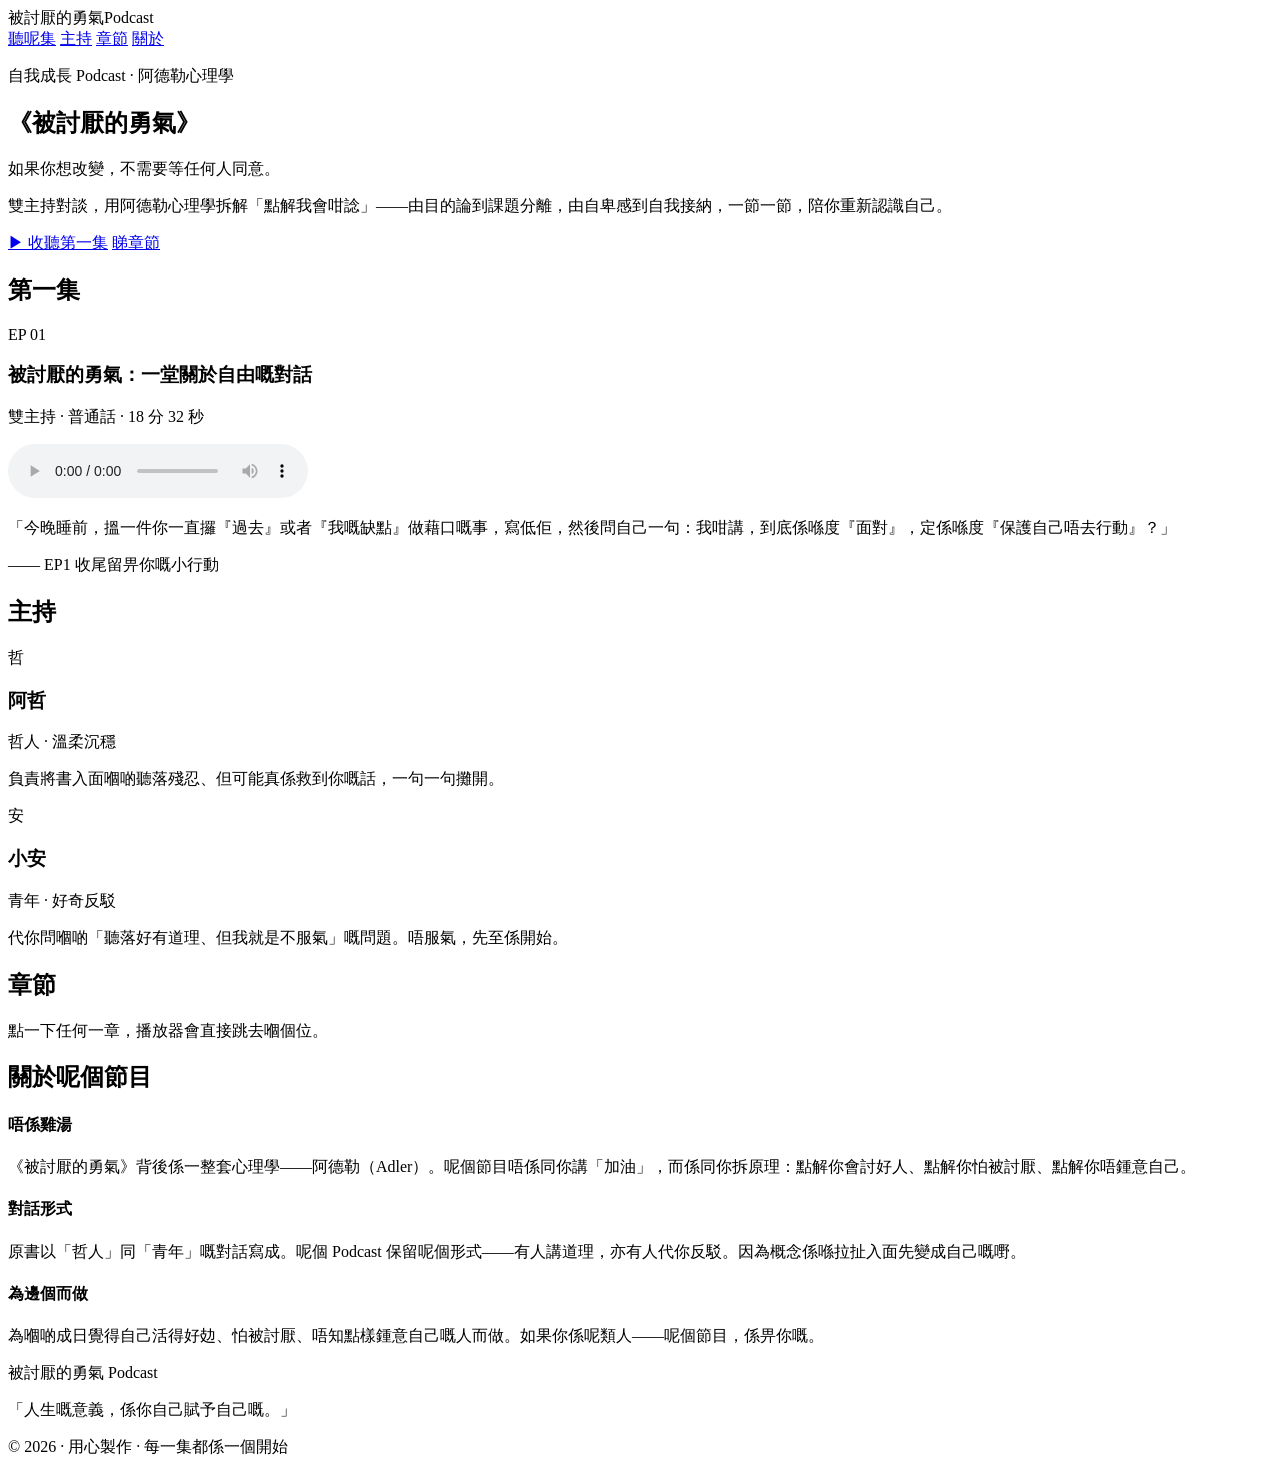
==== index.html @ 6b0586ca "add index.html" ====
<!DOCTYPE html>
<html lang="zh-Hant">
<head>
<meta charset="UTF-8">
<meta name="viewport" content="width=device-width, initial-scale=1.0">
<title>《被討厭的勇氣》Podcast｜自我成長對談</title>
<meta name="description" content="一個關於自我成長嘅普通話對談 Podcast，用阿德勒心理學讀《被討厭的勇氣》：目的論、課題分離、橫向關係、自我接納。">
<link rel="preconnect" href="https://fonts.googleapis.com">
<link rel="preconnect" href="https://fonts.gstatic.com" crossorigin>
<link href="https://fonts.googleapis.com/css2?family=Noto+Sans+TC:wght@300;400;500;700;900&family=Noto+Serif+TC:wght@600;900&display=swap" rel="stylesheet">
<link rel="stylesheet" href="style.css">
</head>
<body>

<header class="nav">
  <div class="nav-inner">
    <div class="brand">被討厭的勇氣<span>Podcast</span></div>
    <nav>
      <a href="#listen">聽呢集</a>
      <a href="#hosts">主持</a>
      <a href="#chapters">章節</a>
      <a href="#about">關於</a>
    </nav>
  </div>
</header>

<section class="hero">
  <div class="hero-glow"></div>
  <div class="hero-inner">
    <p class="hero-eyebrow">自我成長 Podcast · 阿德勒心理學</p>
    <h1>《被討厭的勇氣》</h1>
    <p class="hero-tag">如果你想改變，不需要等任何人同意。</p>
    <p class="hero-sub">雙主持對談，用阿德勒心理學拆解「點解我會咁諗」——由目的論到課題分離，由自卑感到自我接納，一節一節，陪你重新認識自己。</p>
    <div class="hero-cta">
      <a class="btn btn-gold" href="#listen">▶ 收聽第一集</a>
      <a class="btn btn-ghost" href="#chapters">睇章節</a>
    </div>
  </div>
</section>

<section id="listen" class="section">
  <div class="wrap">
    <h2 class="sec-title">第一集</h2>
    <div class="episode-card">
      <div class="ep-head">
        <div class="ep-num">EP 01</div>
        <div>
          <h3>被討厭的勇氣：一堂關於自由嘅對話</h3>
          <p class="ep-meta">雙主持 · 普通話 · 18 分 32 秒</p>
        </div>
      </div>
      <audio id="player" controls preload="metadata" src="assets/ep1.mp3"></audio>
      <div class="ep-quote">
        <p>「今晚睡前，搵一件你一直攞『過去』或者『我嘅缺點』做藉口嘅事，寫低佢，然後問自己一句：我咁講，到底係喺度『面對』，定係喺度『保護自己唔去行動』？」</p>
        <span>—— EP1 收尾留畀你嘅小行動</span>
      </div>
    </div>
  </div>
</section>

<section id="hosts" class="section">
  <div class="wrap">
    <h2 class="sec-title">主持</h2>
    <div class="hosts">
      <div class="host-card">
        <div class="host-avatar azhe">哲</div>
        <h3>阿哲</h3>
        <p class="host-role">哲人 · 溫柔沉穩</p>
        <p class="host-desc">負責將書入面嗰啲聽落殘忍、但可能真係救到你嘅話，一句一句攤開。</p>
      </div>
      <div class="host-card">
        <div class="host-avatar xiaoan">安</div>
        <h3>小安</h3>
        <p class="host-role">青年 · 好奇反駁</p>
        <p class="host-desc">代你問嗰啲「聽落好有道理、但我就是不服氣」嘅問題。唔服氣，先至係開始。</p>
      </div>
    </div>
  </div>
</section>

<section id="chapters" class="section">
  <div class="wrap">
    <h2 class="sec-title">章節</h2>
    <p class="sec-sub">點一下任何一章，播放器會直接跳去嗰個位。</p>
    <ol class="chapter-list" id="chapterList"></ol>
  </div>
</section>

<section id="about" class="section">
  <div class="wrap">
    <h2 class="sec-title">關於呢個節目</h2>
    <div class="about-grid">
      <div class="about-card">
        <h4>唔係雞湯</h4>
        <p>《被討厭的勇氣》背後係一整套心理學——阿德勒（Adler）。呢個節目唔係同你講「加油」，而係同你拆原理：點解你會討好人、點解你怕被討厭、點解你唔鍾意自己。</p>
      </div>
      <div class="about-card">
        <h4>對話形式</h4>
        <p>原書以「哲人」同「青年」嘅對話寫成。呢個 Podcast 保留呢個形式——有人講道理，亦有人代你反駁。因為概念係喺拉扯入面先變成自己嘅嘢。</p>
      </div>
      <div class="about-card">
        <h4>為邊個而做</h4>
        <p>為嗰啲成日覺得自己活得好攰、怕被討厭、唔知點樣鍾意自己嘅人而做。如果你係呢類人——呢個節目，係畀你嘅。</p>
      </div>
    </div>
  </div>
</section>

<footer class="footer">
  <div class="wrap">
    <p class="foot-brand">被討厭的勇氣 Podcast</p>
    <p class="foot-note">「人生嘅意義，係你自己賦予自己嘅。」</p>
    <p class="foot-small">© 2026 · 用心製作 · 每一集都係一個開始</p>
  </div>
</footer>

<script src="app.js"></script>
</body>
</html>
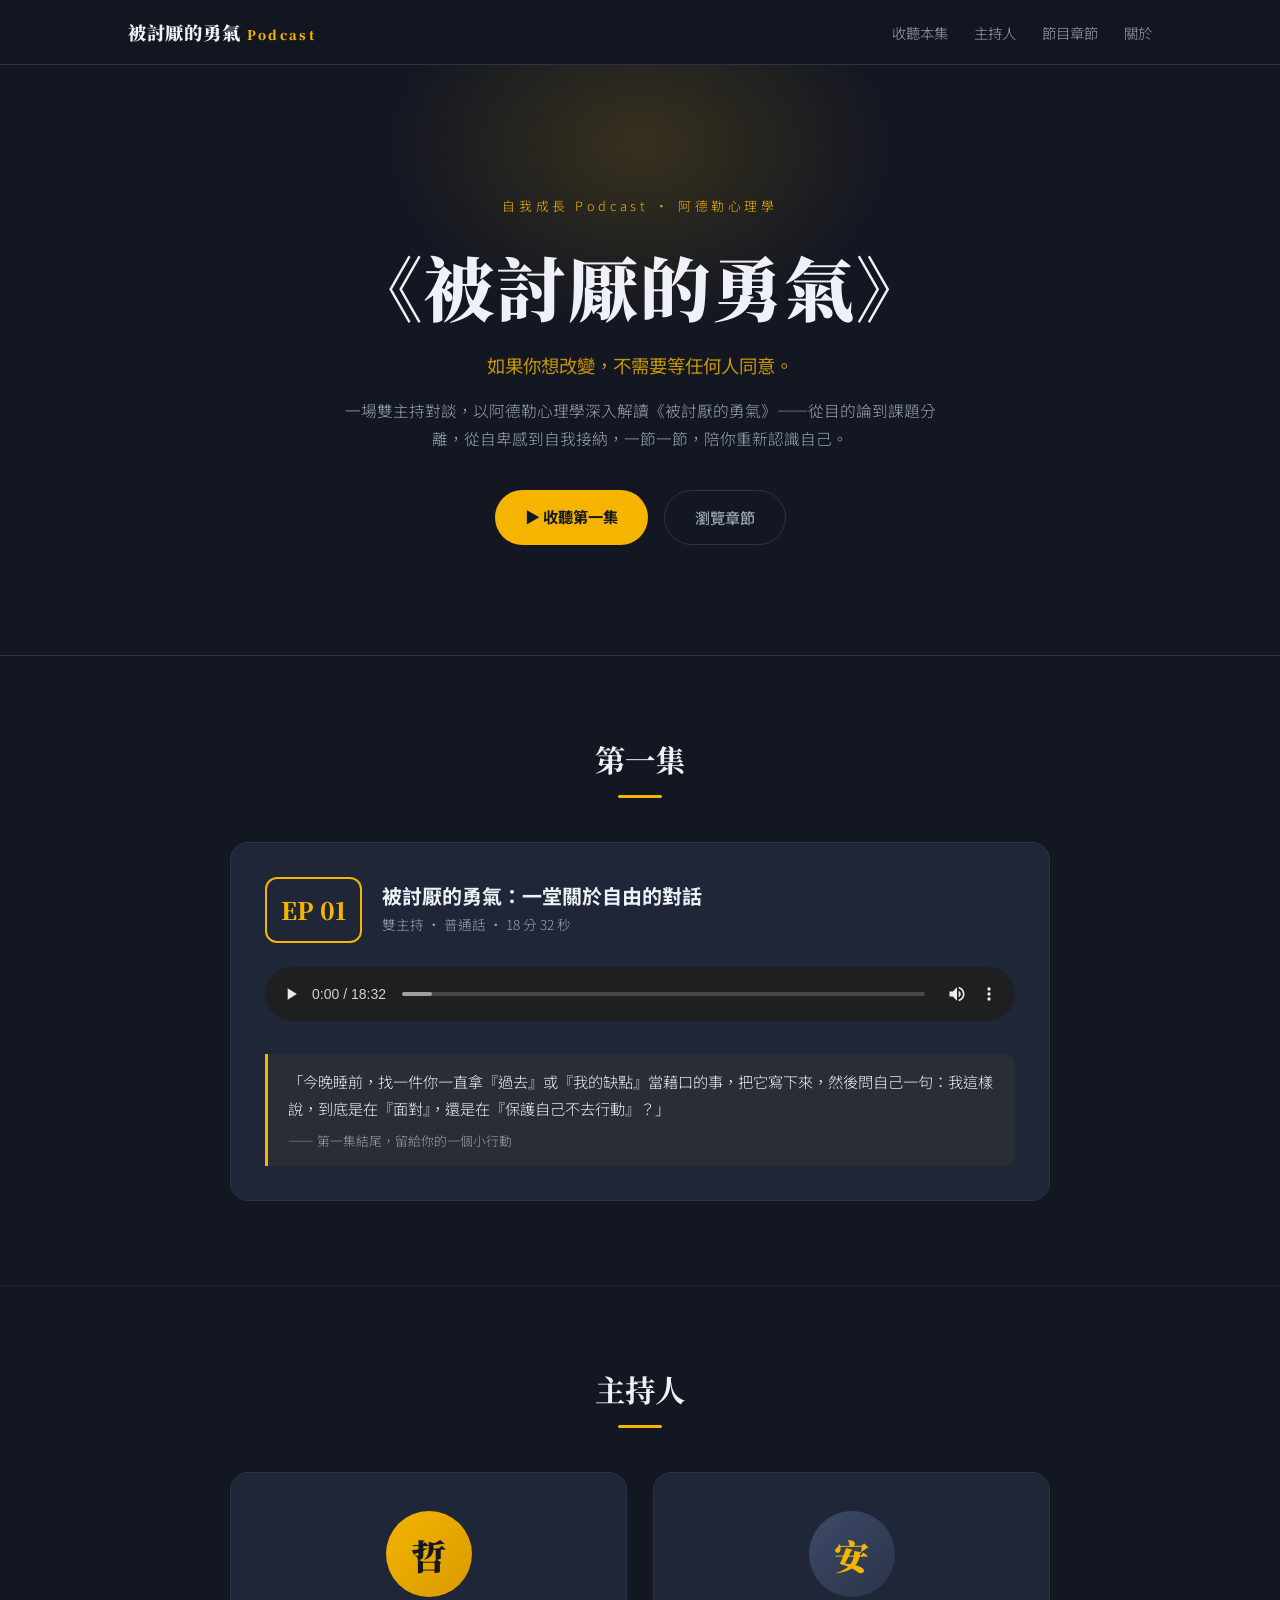
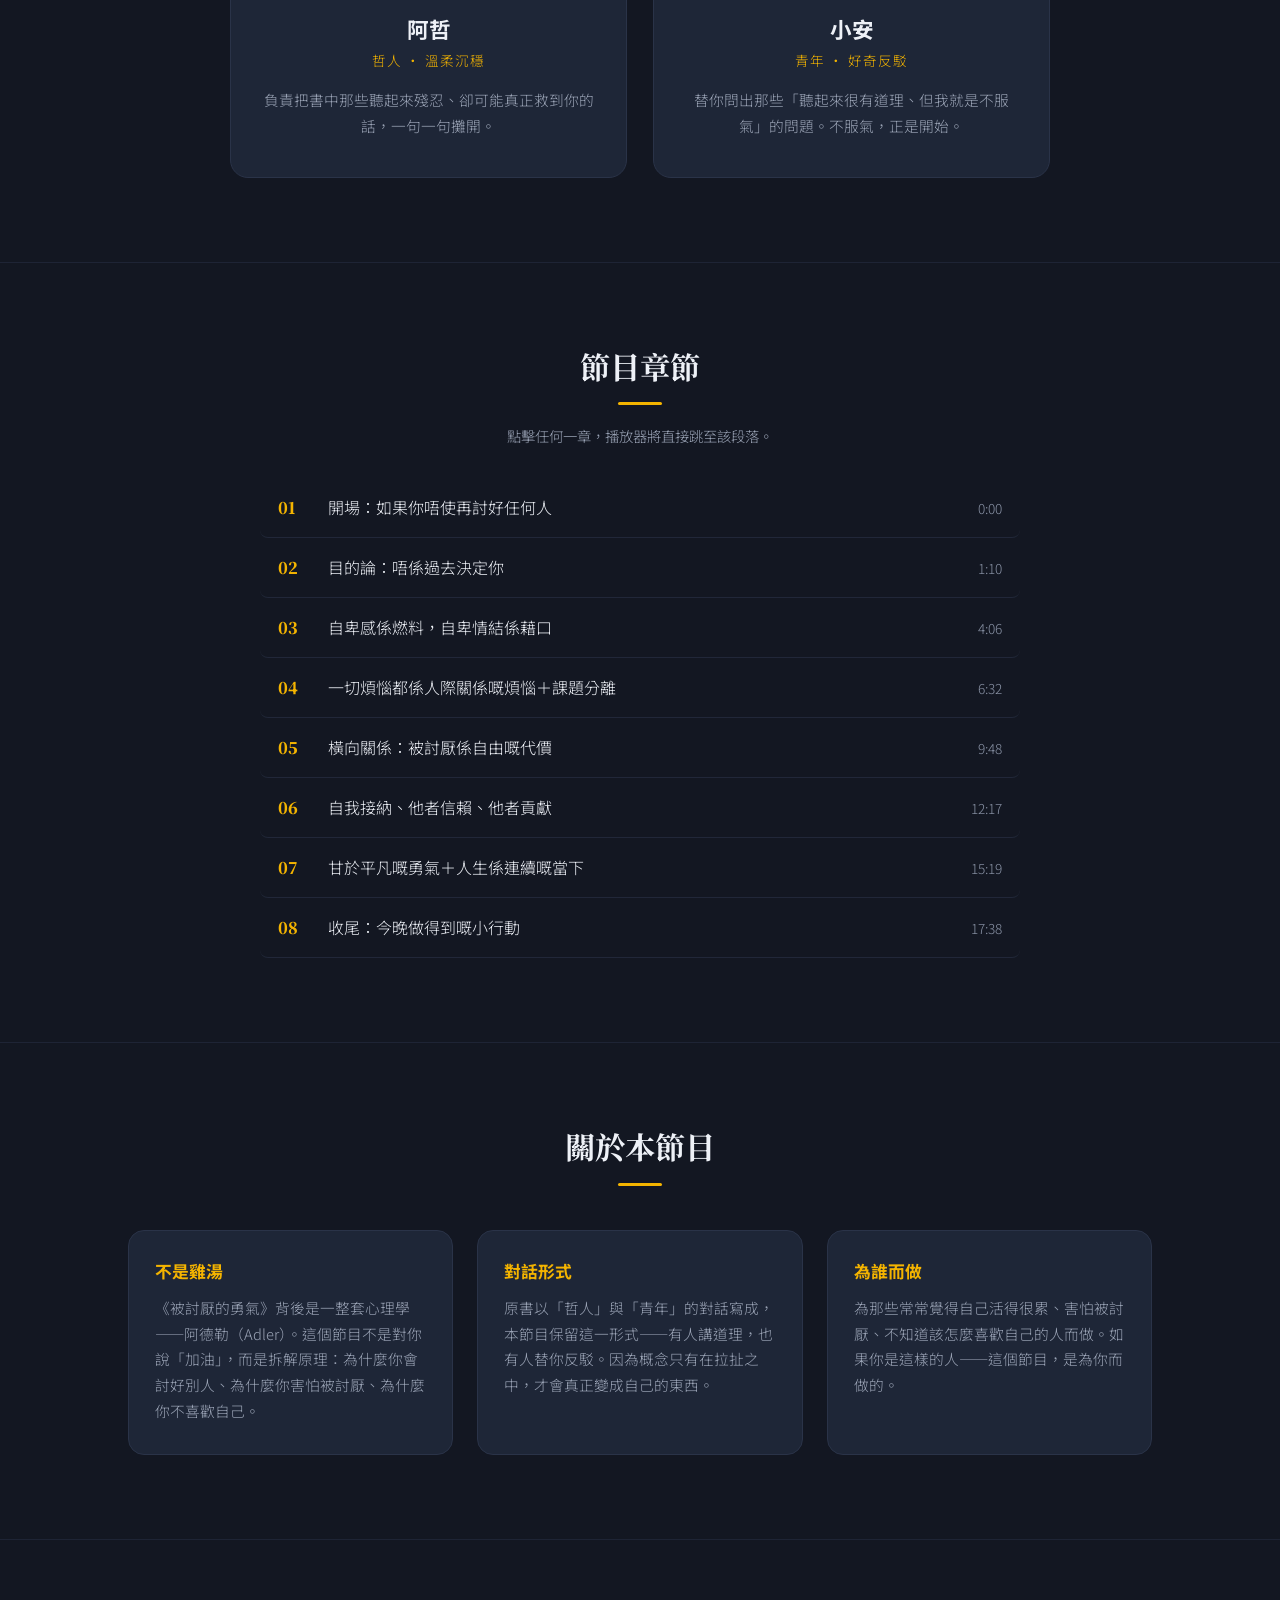
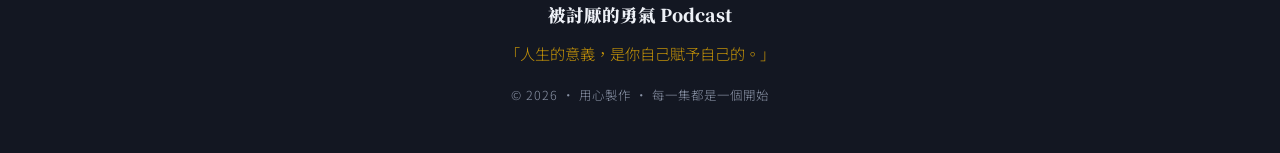
==== commit 58caf921: "文案改為書面語" ====
--- a/index.html
+++ b/index.html
@@ -4,7 +4,7 @@
 <meta charset="UTF-8">
 <meta name="viewport" content="width=device-width, initial-scale=1.0">
 <title>《被討厭的勇氣》Podcast｜自我成長對談</title>
-<meta name="description" content="一個關於自我成長嘅普通話對談 Podcast，用阿德勒心理學讀《被討厭的勇氣》：目的論、課題分離、橫向關係、自我接納。">
+<meta name="description" content="一檔關於自我成長的普通話對談 Podcast，以阿德勒心理學深入閱讀《被討厭的勇氣》：目的論、課題分離、橫向關係、自我接納。">
 <link rel="preconnect" href="https://fonts.googleapis.com">
 <link rel="preconnect" href="https://fonts.gstatic.com" crossorigin>
 <link href="https://fonts.googleapis.com/css2?family=Noto+Sans+TC:wght@300;400;500;700;900&family=Noto+Serif+TC:wght@600;900&display=swap" rel="stylesheet">
@@ -16,9 +16,9 @@
   <div class="nav-inner">
     <div class="brand">被討厭的勇氣<span>Podcast</span></div>
     <nav>
-      <a href="#listen">聽呢集</a>
-      <a href="#hosts">主持</a>
-      <a href="#chapters">章節</a>
+      <a href="#listen">收聽本集</a>
+      <a href="#hosts">主持人</a>
+      <a href="#chapters">節目章節</a>
       <a href="#about">關於</a>
     </nav>
   </div>
@@ -30,10 +30,10 @@
     <p class="hero-eyebrow">自我成長 Podcast · 阿德勒心理學</p>
     <h1>《被討厭的勇氣》</h1>
     <p class="hero-tag">如果你想改變，不需要等任何人同意。</p>
-    <p class="hero-sub">雙主持對談，用阿德勒心理學拆解「點解我會咁諗」——由目的論到課題分離，由自卑感到自我接納，一節一節，陪你重新認識自己。</p>
+    <p class="hero-sub">一場雙主持對談，以阿德勒心理學深入解讀《被討厭的勇氣》——從目的論到課題分離，從自卑感到自我接納，一節一節，陪你重新認識自己。</p>
     <div class="hero-cta">
       <a class="btn btn-gold" href="#listen">▶ 收聽第一集</a>
-      <a class="btn btn-ghost" href="#chapters">睇章節</a>
+      <a class="btn btn-ghost" href="#chapters">瀏覽章節</a>
     </div>
   </div>
 </section>
@@ -45,14 +45,14 @@
       <div class="ep-head">
         <div class="ep-num">EP 01</div>
         <div>
-          <h3>被討厭的勇氣：一堂關於自由嘅對話</h3>
+          <h3>被討厭的勇氣：一堂關於自由的對話</h3>
           <p class="ep-meta">雙主持 · 普通話 · 18 分 32 秒</p>
         </div>
       </div>
       <audio id="player" controls preload="metadata" src="assets/ep1.mp3"></audio>
       <div class="ep-quote">
-        <p>「今晚睡前，搵一件你一直攞『過去』或者『我嘅缺點』做藉口嘅事，寫低佢，然後問自己一句：我咁講，到底係喺度『面對』，定係喺度『保護自己唔去行動』？」</p>
-        <span>—— EP1 收尾留畀你嘅小行動</span>
+        <p>「今晚睡前，找一件你一直拿『過去』或『我的缺點』當藉口的事，把它寫下來，然後問自己一句：我這樣說，到底是在『面對』，還是在『保護自己不去行動』？」</p>
+        <span>—— 第一集結尾，留給你的一個小行動</span>
       </div>
     </div>
   </div>
@@ -60,19 +60,19 @@
 
 <section id="hosts" class="section">
   <div class="wrap">
-    <h2 class="sec-title">主持</h2>
+    <h2 class="sec-title">主持人</h2>
     <div class="hosts">
       <div class="host-card">
         <div class="host-avatar azhe">哲</div>
         <h3>阿哲</h3>
         <p class="host-role">哲人 · 溫柔沉穩</p>
-        <p class="host-desc">負責將書入面嗰啲聽落殘忍、但可能真係救到你嘅話，一句一句攤開。</p>
+        <p class="host-desc">負責把書中那些聽起來殘忍、卻可能真正救到你的話，一句一句攤開。</p>
       </div>
       <div class="host-card">
         <div class="host-avatar xiaoan">安</div>
         <h3>小安</h3>
         <p class="host-role">青年 · 好奇反駁</p>
-        <p class="host-desc">代你問嗰啲「聽落好有道理、但我就是不服氣」嘅問題。唔服氣，先至係開始。</p>
+        <p class="host-desc">替你問出那些「聽起來很有道理、但我就是不服氣」的問題。不服氣，正是開始。</p>
       </div>
     </div>
   </div>
@@ -80,27 +80,27 @@
 
 <section id="chapters" class="section">
   <div class="wrap">
-    <h2 class="sec-title">章節</h2>
-    <p class="sec-sub">點一下任何一章，播放器會直接跳去嗰個位。</p>
+    <h2 class="sec-title">節目章節</h2>
+    <p class="sec-sub">點擊任何一章，播放器將直接跳至該段落。</p>
     <ol class="chapter-list" id="chapterList"></ol>
   </div>
 </section>
 
 <section id="about" class="section">
   <div class="wrap">
-    <h2 class="sec-title">關於呢個節目</h2>
+    <h2 class="sec-title">關於本節目</h2>
     <div class="about-grid">
       <div class="about-card">
-        <h4>唔係雞湯</h4>
-        <p>《被討厭的勇氣》背後係一整套心理學——阿德勒（Adler）。呢個節目唔係同你講「加油」，而係同你拆原理：點解你會討好人、點解你怕被討厭、點解你唔鍾意自己。</p>
+        <h4>不是雞湯</h4>
+        <p>《被討厭的勇氣》背後是一整套心理學——阿德勒（Adler）。這個節目不是對你說「加油」，而是拆解原理：為什麼你會討好別人、為什麼你害怕被討厭、為什麼你不喜歡自己。</p>
       </div>
       <div class="about-card">
         <h4>對話形式</h4>
-        <p>原書以「哲人」同「青年」嘅對話寫成。呢個 Podcast 保留呢個形式——有人講道理，亦有人代你反駁。因為概念係喺拉扯入面先變成自己嘅嘢。</p>
+        <p>原書以「哲人」與「青年」的對話寫成，本節目保留這一形式——有人講道理，也有人替你反駁。因為概念只有在拉扯之中，才會真正變成自己的東西。</p>
       </div>
       <div class="about-card">
-        <h4>為邊個而做</h4>
-        <p>為嗰啲成日覺得自己活得好攰、怕被討厭、唔知點樣鍾意自己嘅人而做。如果你係呢類人——呢個節目，係畀你嘅。</p>
+        <h4>為誰而做</h4>
+        <p>為那些常常覺得自己活得很累、害怕被討厭、不知道該怎麼喜歡自己的人而做。如果你是這樣的人——這個節目，是為你而做的。</p>
       </div>
     </div>
   </div>
@@ -109,8 +109,8 @@
 <footer class="footer">
   <div class="wrap">
     <p class="foot-brand">被討厭的勇氣 Podcast</p>
-    <p class="foot-note">「人生嘅意義，係你自己賦予自己嘅。」</p>
-    <p class="foot-small">© 2026 · 用心製作 · 每一集都係一個開始</p>
+    <p class="foot-note">「人生的意義，是你自己賦予自己的。」</p>
+    <p class="foot-small">© 2026 · 用心製作 · 每一集都是一個開始</p>
   </div>
 </footer>
 
--- a/style.css
+++ b/style.css
@@ -0,0 +1,102 @@
+:root{
+  --bg:#131722;
+  --bg2:#1a2030;
+  --card:#1e2637;
+  --line:#2a3348;
+  --gold:#f4b400;
+  --gold-soft:#f4b400cc;
+  --text:#eef1f7;
+  --muted:#9aa3b5;
+  --muted2:#8a93a6;
+}
+*{margin:0;padding:0;box-sizing:border-box}
+html{scroll-behavior:smooth}
+body{
+  background:var(--bg);
+  color:var(--text);
+  font-family:'Noto Sans TC',-apple-system,'PingFang TC',sans-serif;
+  font-weight:300;
+  line-height:1.75;
+  -webkit-font-smoothing:antialiased;
+}
+h1,h2,h3,h4{font-weight:700;line-height:1.3}
+a{color:inherit;text-decoration:none}
+.wrap{max-width:1080px;margin:0 auto;padding:0 28px}
+
+/* nav */
+.nav{position:sticky;top:0;z-index:50;background:rgba(19,23,34,.88);backdrop-filter:blur(10px);border-bottom:1px solid var(--line)}
+.nav-inner{max-width:1080px;margin:0 auto;padding:16px 28px;display:flex;justify-content:space-between;align-items:center}
+.brand{font-family:'Noto Serif TC',serif;font-weight:900;font-size:1.15rem;letter-spacing:.04em}
+.brand span{color:var(--gold);font-size:.8rem;margin-left:.5em;letter-spacing:.18em}
+.nav nav{display:flex;gap:26px;font-size:.9rem;color:var(--muted)}
+.nav nav a:hover{color:var(--gold)}
+
+/* hero */
+.hero{position:relative;overflow:hidden;padding:130px 28px 110px;text-align:center;border-bottom:1px solid var(--line)}
+.hero-glow{position:absolute;top:-180px;left:50%;transform:translateX(-50%);width:720px;height:520px;background:radial-gradient(closest-side,rgba(244,180,0,.16),transparent 70%);pointer-events:none}
+.hero-inner{position:relative;max-width:820px;margin:0 auto}
+.hero-eyebrow{color:var(--gold);letter-spacing:.28em;font-size:.8rem;margin-bottom:22px}
+.hero h1{font-family:'Noto Serif TC',serif;font-weight:900;font-size:clamp(2.6rem,7vw,4.4rem);letter-spacing:.03em}
+.hero-tag{margin-top:18px;font-size:1.15rem;color:var(--gold-soft);font-weight:400}
+.hero-sub{margin-top:16px;color:var(--muted);font-size:.98rem;max-width:620px;margin-left:auto;margin-right:auto}
+.hero-cta{margin-top:38px;display:flex;gap:16px;justify-content:center;flex-wrap:wrap}
+.btn{display:inline-block;padding:13px 30px;border-radius:999px;font-size:.95rem;font-weight:500;transition:all .25s ease}
+.btn-gold{background:var(--gold);color:#131722;font-weight:700}
+.btn-gold:hover{transform:translateY(-2px);box-shadow:0 10px 28px rgba(244,180,0,.28)}
+.btn-ghost{border:1px solid var(--line);color:var(--muted)}
+.btn-ghost:hover{border-color:var(--gold);color:var(--gold)}
+
+/* sections */
+.section{padding:84px 0;border-bottom:1px solid rgba(42,51,72,.5)}
+.sec-title{font-family:'Noto Serif TC',serif;font-size:1.9rem;text-align:center;position:relative;margin-bottom:44px}
+.sec-title::after{content:'';display:block;width:44px;height:3px;background:var(--gold);margin:16px auto 0;border-radius:2px}
+.sec-sub{text-align:center;color:var(--muted);font-size:.9rem;margin:-26px 0 30px}
+
+/* episode */
+.episode-card{background:var(--card);border:1px solid var(--line);border-radius:18px;padding:34px;max-width:820px;margin:0 auto}
+.ep-head{display:flex;align-items:center;gap:20px;margin-bottom:24px}
+.ep-num{font-family:'Noto Serif TC',serif;font-weight:900;font-size:1.5rem;color:var(--gold);border:2px solid var(--gold);border-radius:12px;padding:10px 14px;white-space:nowrap}
+.ep-head h3{font-size:1.25rem}
+.ep-meta{color:var(--muted);font-size:.85rem;margin-top:4px}
+audio{width:100%;filter:invert(0.92) hue-rotate(180deg) saturate(0.7);border-radius:8px}
+.ep-quote{margin-top:26px;border-left:3px solid var(--gold);padding:14px 20px;background:rgba(244,180,0,.05);border-radius:0 10px 10px 0}
+.ep-quote p{font-size:.95rem;color:var(--text)}
+.ep-quote span{display:block;margin-top:8px;color:var(--muted);font-size:.8rem}
+
+/* hosts */
+.hosts{display:grid;grid-template-columns:1fr 1fr;gap:26px;max-width:820px;margin:0 auto}
+.host-card{background:var(--card);border:1px solid var(--line);border-radius:18px;padding:38px 30px;text-align:center;transition:border-color .25s}
+.host-card:hover{border-color:var(--gold-soft)}
+.host-avatar{width:86px;height:86px;margin:0 auto 18px;border-radius:50%;display:flex;align-items:center;justify-content:center;font-family:'Noto Serif TC',serif;font-size:2.2rem;font-weight:900}
+.azhe{background:linear-gradient(135deg,#f4b400,#d99a00);color:#131722}
+.xiaoan{background:linear-gradient(135deg,#3d4a68,#2a3348);color:var(--gold)}
+.host-card h3{font-size:1.35rem}
+.host-role{color:var(--gold);font-size:.85rem;margin:6px 0 14px;letter-spacing:.08em}
+.host-desc{color:var(--muted);font-size:.92rem}
+
+/* chapters */
+.chapter-list{list-style:none;max-width:760px;margin:0 auto;counter-reset:ch}
+.chapter-list li{counter-increment:ch;display:flex;align-items:baseline;gap:16px;padding:15px 18px;border-bottom:1px solid rgba(42,51,72,.6);cursor:pointer;transition:background .2s;border-radius:8px}
+.chapter-list li:hover{background:rgba(244,180,0,.05)}
+.chapter-list li::before{content:counter(ch,decimal-leading-zero);color:var(--gold);font-family:'Noto Serif TC',serif;font-weight:900;font-size:1rem;min-width:34px}
+.ch-name{flex:1}
+.ch-time{color:var(--muted2);font-size:.85rem;font-variant-numeric:tabular-nums}
+
+/* about */
+.about-grid{display:grid;grid-template-columns:repeat(3,1fr);gap:24px}
+.about-card{background:var(--card);border:1px solid var(--line);border-radius:16px;padding:30px 26px}
+.about-card h4{color:var(--gold);margin-bottom:12px;font-size:1.05rem}
+.about-card p{color:var(--muted);font-size:.92rem}
+
+/* footer */
+.footer{padding:60px 0 46px;text-align:center}
+.foot-brand{font-family:'Noto Serif TC',serif;font-weight:900;font-size:1.1rem}
+.foot-note{color:var(--gold-soft);margin-top:10px;font-size:.95rem}
+.foot-small{color:var(--muted2);margin-top:18px;font-size:.78rem;letter-spacing:.08em}
+
+@media(max-width:760px){
+  .hosts,.about-grid{grid-template-columns:1fr}
+  .nav nav{display:none}
+  .hero{padding:90px 22px 70px}
+  .ep-head{flex-direction:column;align-items:flex-start}
+}
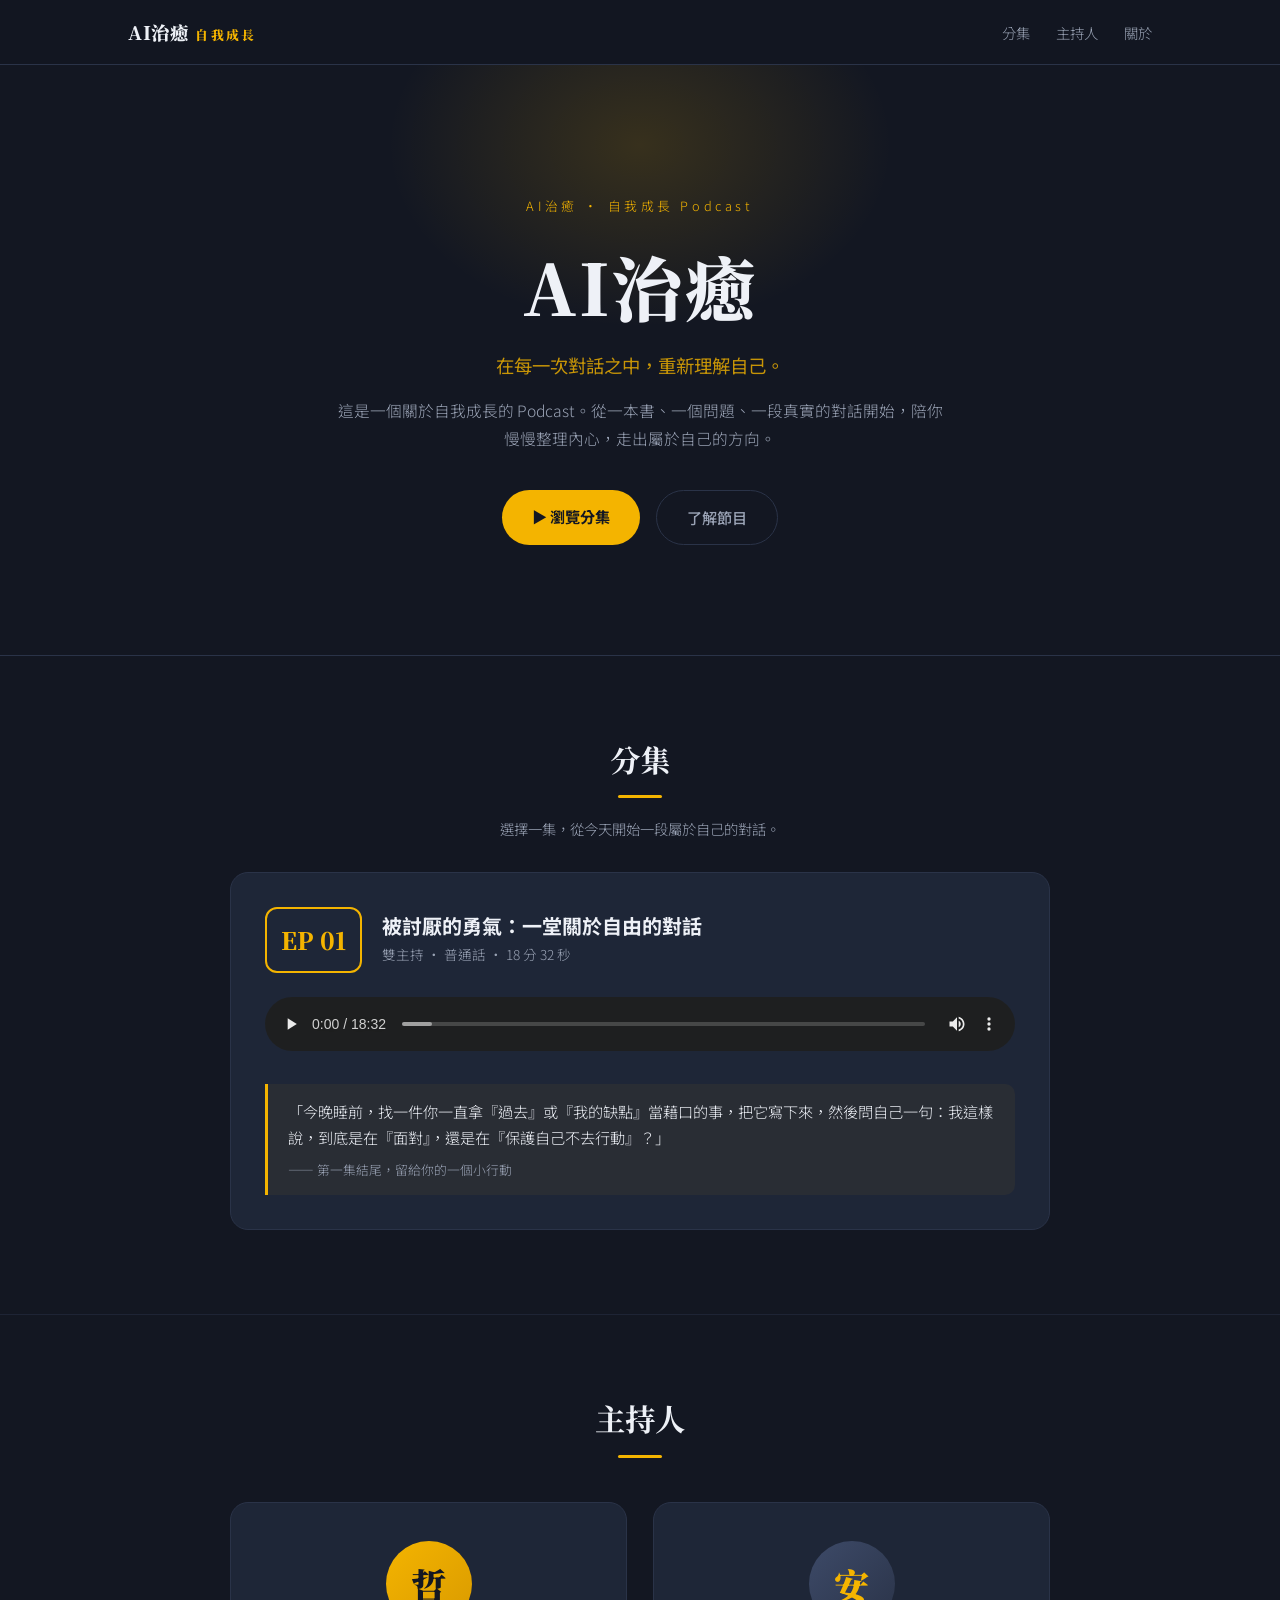
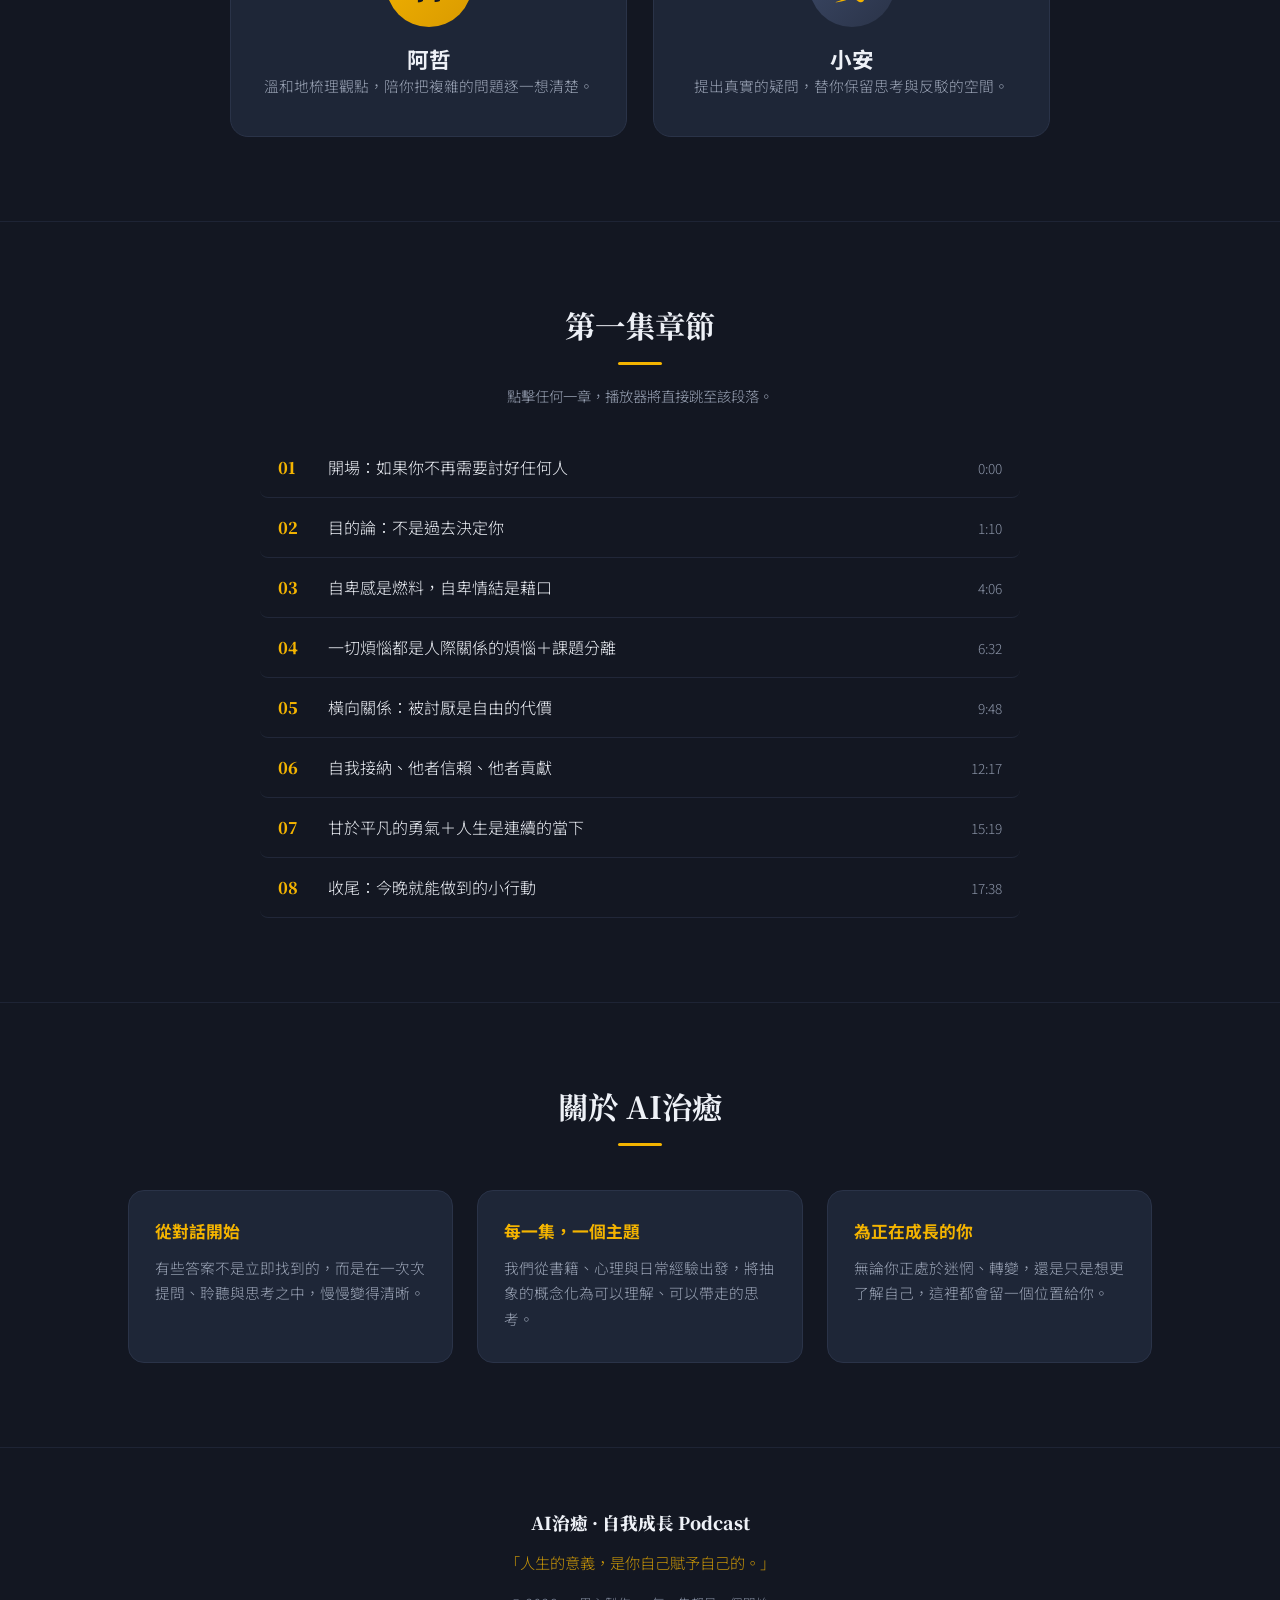
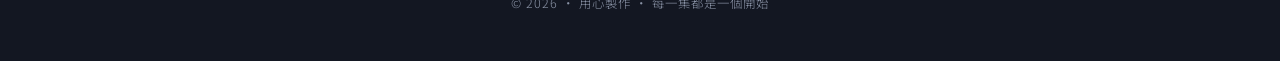
==== commit 29095ae7: "更新 AI 治癒網站品牌與分集架構" ====
--- a/index.html
+++ b/index.html
@@ -3,8 +3,8 @@
 <head>
 <meta charset="UTF-8">
 <meta name="viewport" content="width=device-width, initial-scale=1.0">
-<title>《被討厭的勇氣》Podcast｜自我成長對談</title>
-<meta name="description" content="一檔關於自我成長的普通話對談 Podcast，以阿德勒心理學深入閱讀《被討厭的勇氣》：目的論、課題分離、橫向關係、自我接納。">
+<title>AI治癒｜自我成長 Podcast</title>
+<meta name="description" content="AI治癒是一個關於自我成長的 Podcast，透過對話與思考，陪你重新認識自己。">
 <link rel="preconnect" href="https://fonts.googleapis.com">
 <link rel="preconnect" href="https://fonts.gstatic.com" crossorigin>
 <link href="https://fonts.googleapis.com/css2?family=Noto+Sans+TC:wght@300;400;500;700;900&family=Noto+Serif+TC:wght@600;900&display=swap" rel="stylesheet">
@@ -14,11 +14,10 @@
 
 <header class="nav">
   <div class="nav-inner">
-    <div class="brand">被討厭的勇氣<span>Podcast</span></div>
+    <div class="brand">AI治癒<span>自我成長</span></div>
     <nav>
-      <a href="#listen">收聽本集</a>
+      <a class="nav-episodes" href="#episodes">分集</a>
       <a href="#hosts">主持人</a>
-      <a href="#chapters">節目章節</a>
       <a href="#about">關於</a>
     </nav>
   </div>
@@ -27,20 +26,21 @@
 <section class="hero">
   <div class="hero-glow"></div>
   <div class="hero-inner">
-    <p class="hero-eyebrow">自我成長 Podcast · 阿德勒心理學</p>
-    <h1>《被討厭的勇氣》</h1>
-    <p class="hero-tag">如果你想改變，不需要等任何人同意。</p>
-    <p class="hero-sub">一場雙主持對談，以阿德勒心理學深入解讀《被討厭的勇氣》——從目的論到課題分離，從自卑感到自我接納，一節一節，陪你重新認識自己。</p>
+    <p class="hero-eyebrow">AI治癒 · 自我成長 Podcast</p>
+    <h1>AI治癒</h1>
+    <p class="hero-tag">在每一次對話之中，重新理解自己。</p>
+    <p class="hero-sub">這是一個關於自我成長的 Podcast。從一本書、一個問題、一段真實的對話開始，陪你慢慢整理內心，走出屬於自己的方向。</p>
     <div class="hero-cta">
-      <a class="btn btn-gold" href="#listen">▶ 收聽第一集</a>
-      <a class="btn btn-ghost" href="#chapters">瀏覽章節</a>
+      <a class="btn btn-gold" href="#episodes">▶ 瀏覽分集</a>
+      <a class="btn btn-ghost" href="#about">了解節目</a>
     </div>
   </div>
 </section>
 
-<section id="listen" class="section">
+<section id="episodes" class="section">
   <div class="wrap">
-    <h2 class="sec-title">第一集</h2>
+    <h2 class="sec-title">分集</h2>
+    <p class="sec-sub">選擇一集，從今天開始一段屬於自己的對話。</p>
     <div class="episode-card">
       <div class="ep-head">
         <div class="ep-num">EP 01</div>
@@ -65,14 +65,12 @@
       <div class="host-card">
         <div class="host-avatar azhe">哲</div>
         <h3>阿哲</h3>
-        <p class="host-role">哲人 · 溫柔沉穩</p>
-        <p class="host-desc">負責把書中那些聽起來殘忍、卻可能真正救到你的話，一句一句攤開。</p>
+        <p class="host-desc">溫和地梳理觀點，陪你把複雜的問題逐一想清楚。</p>
       </div>
       <div class="host-card">
         <div class="host-avatar xiaoan">安</div>
         <h3>小安</h3>
-        <p class="host-role">青年 · 好奇反駁</p>
-        <p class="host-desc">替你問出那些「聽起來很有道理、但我就是不服氣」的問題。不服氣，正是開始。</p>
+        <p class="host-desc">提出真實的疑問，替你保留思考與反駁的空間。</p>
       </div>
     </div>
   </div>
@@ -80,7 +78,7 @@
 
 <section id="chapters" class="section">
   <div class="wrap">
-    <h2 class="sec-title">節目章節</h2>
+    <h2 class="sec-title">第一集章節</h2>
     <p class="sec-sub">點擊任何一章，播放器將直接跳至該段落。</p>
     <ol class="chapter-list" id="chapterList"></ol>
   </div>
@@ -88,19 +86,19 @@
 
 <section id="about" class="section">
   <div class="wrap">
-    <h2 class="sec-title">關於本節目</h2>
+    <h2 class="sec-title">關於 AI治癒</h2>
     <div class="about-grid">
       <div class="about-card">
-        <h4>不是雞湯</h4>
-        <p>《被討厭的勇氣》背後是一整套心理學——阿德勒（Adler）。這個節目不是對你說「加油」，而是拆解原理：為什麼你會討好別人、為什麼你害怕被討厭、為什麼你不喜歡自己。</p>
+        <h4>從對話開始</h4>
+        <p>有些答案不是立即找到的，而是在一次次提問、聆聽與思考之中，慢慢變得清晰。</p>
       </div>
       <div class="about-card">
-        <h4>對話形式</h4>
-        <p>原書以「哲人」與「青年」的對話寫成，本節目保留這一形式——有人講道理，也有人替你反駁。因為概念只有在拉扯之中，才會真正變成自己的東西。</p>
+        <h4>每一集，一個主題</h4>
+        <p>我們從書籍、心理與日常經驗出發，將抽象的概念化為可以理解、可以帶走的思考。</p>
       </div>
       <div class="about-card">
-        <h4>為誰而做</h4>
-        <p>為那些常常覺得自己活得很累、害怕被討厭、不知道該怎麼喜歡自己的人而做。如果你是這樣的人——這個節目，是為你而做的。</p>
+        <h4>為正在成長的你</h4>
+        <p>無論你正處於迷惘、轉變，還是只是想更了解自己，這裡都會留一個位置給你。</p>
       </div>
     </div>
   </div>
@@ -108,7 +106,7 @@
 
 <footer class="footer">
   <div class="wrap">
-    <p class="foot-brand">被討厭的勇氣 Podcast</p>
+    <p class="foot-brand">AI治癒 · 自我成長 Podcast</p>
     <p class="foot-note">「人生的意義，是你自己賦予自己的。」</p>
     <p class="foot-small">© 2026 · 用心製作 · 每一集都是一個開始</p>
   </div>
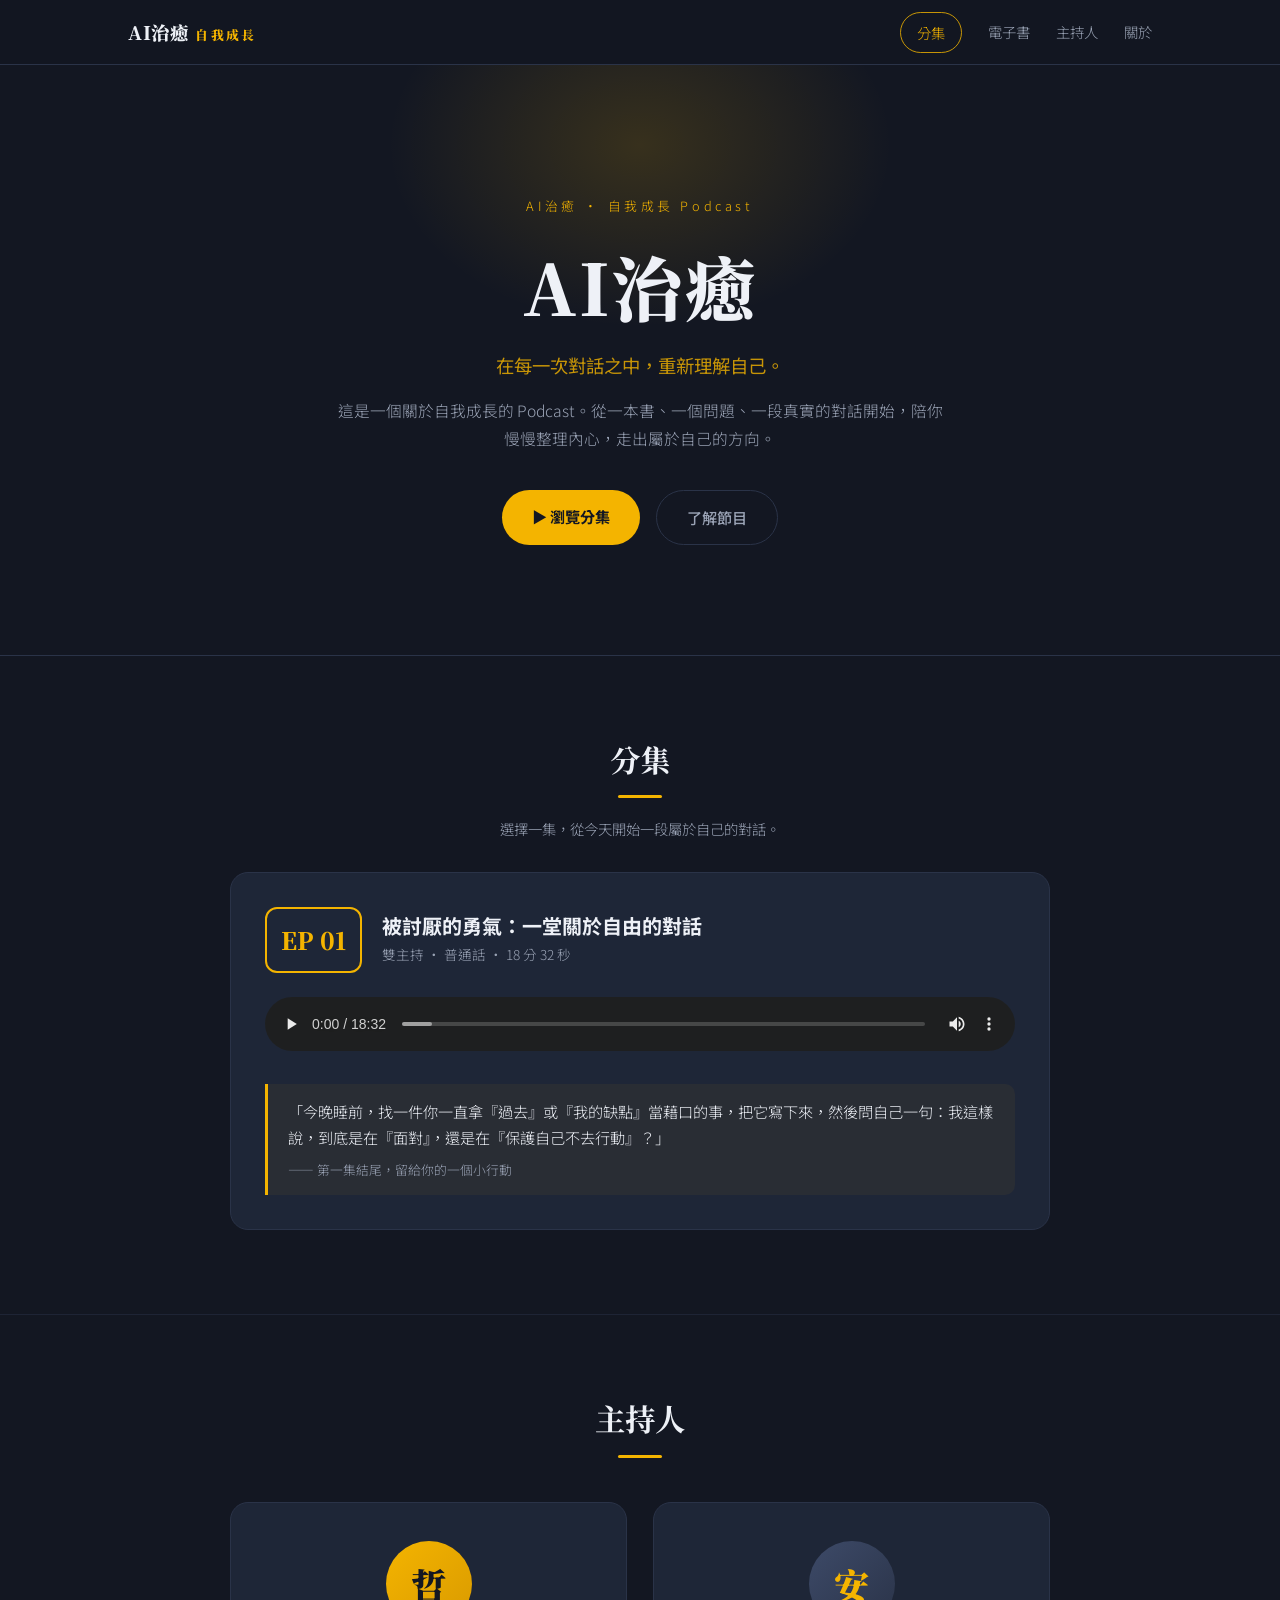
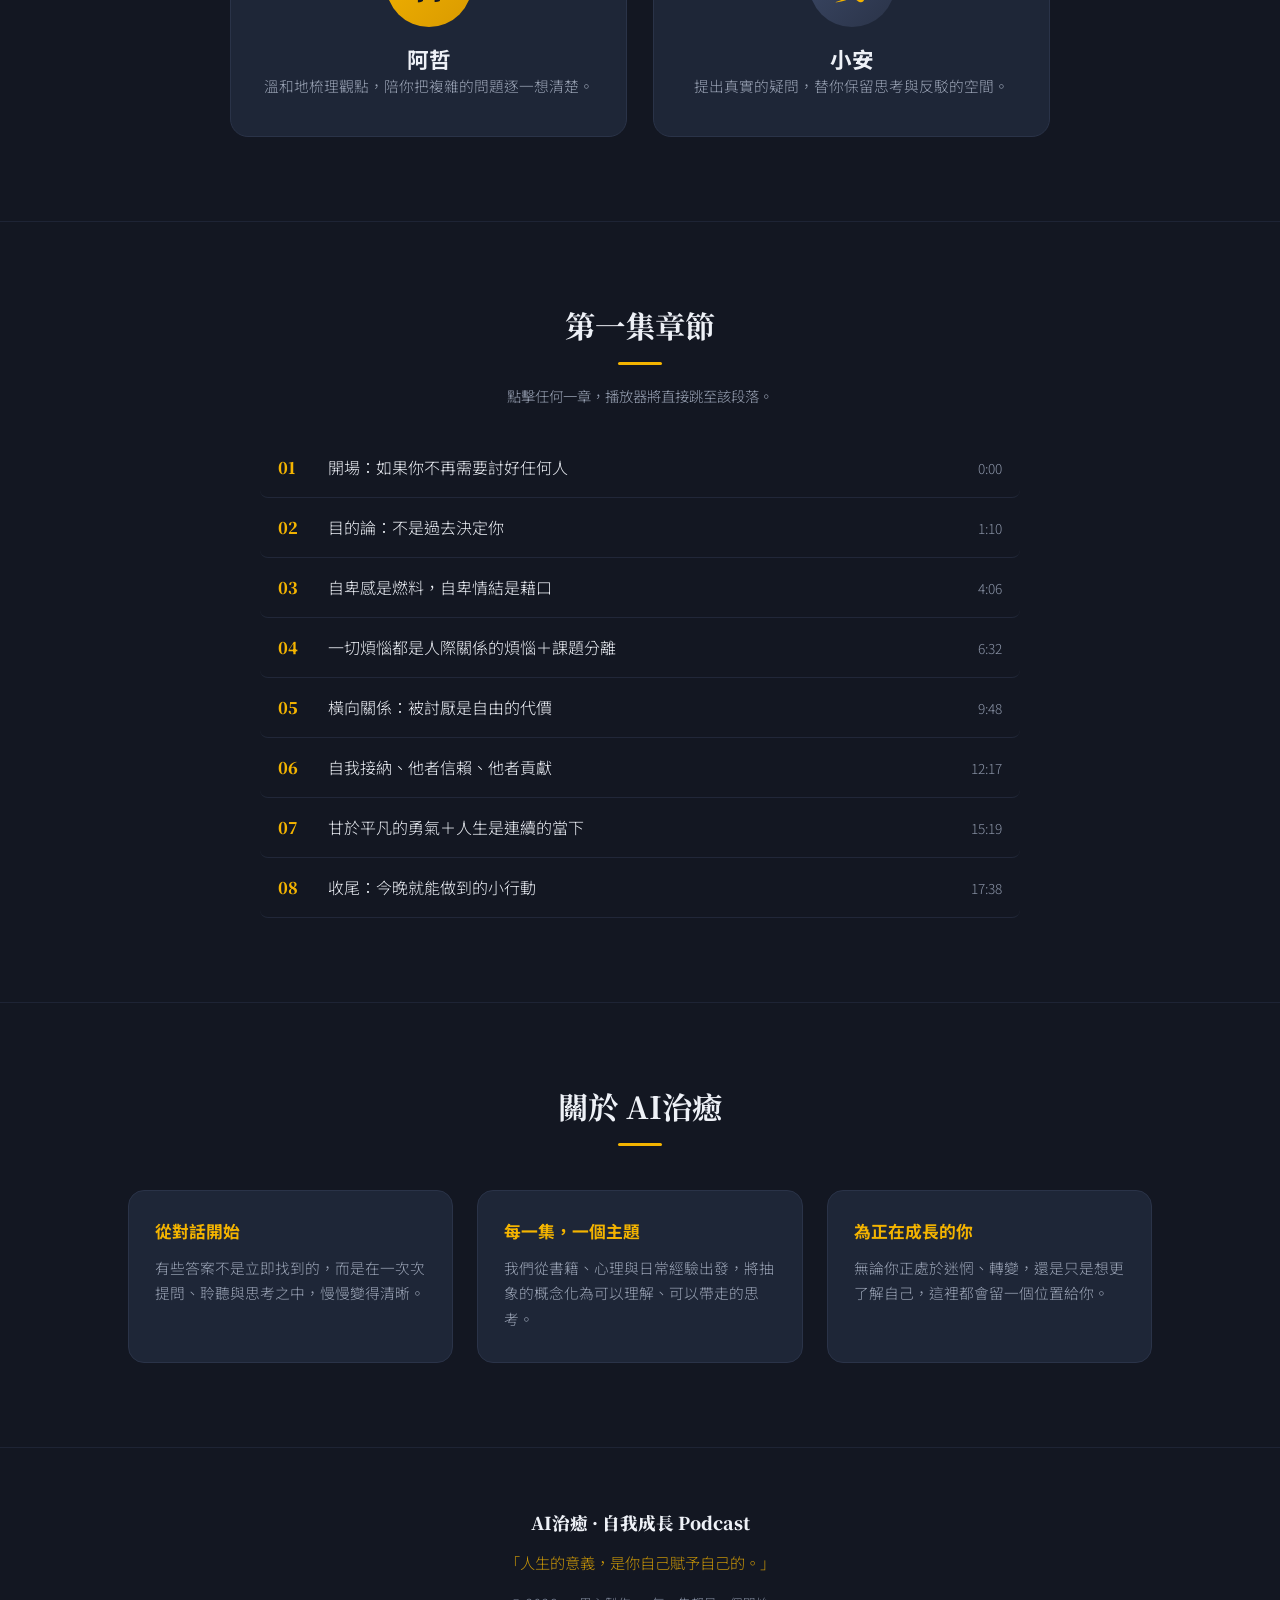
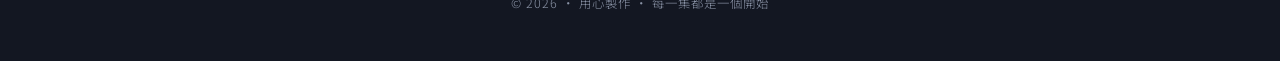
==== commit 42fe6dbc: "Add 電子書 nav link" ====
--- a/index.html
+++ b/index.html
@@ -17,6 +17,7 @@
     <div class="brand">AI治癒<span>自我成長</span></div>
     <nav>
       <a class="nav-episodes" href="#episodes">分集</a>
+      <a href="book.html">電子書</a>
       <a href="#hosts">主持人</a>
       <a href="#about">關於</a>
     </nav>
--- a/style.css
+++ b/style.css
@@ -30,6 +30,7 @@
 .brand span{color:var(--gold);font-size:.8rem;margin-left:.5em;letter-spacing:.18em}
 .nav nav{display:flex;gap:26px;font-size:.9rem;color:var(--muted)}
 .nav nav a:hover{color:var(--gold)}
+.nav nav .nav-episodes{color:var(--gold);border:1px solid var(--gold-soft);border-radius:999px;padding:7px 16px;margin:-7px 0}
 
 /* hero */
 .hero{position:relative;overflow:hidden;padding:130px 28px 110px;text-align:center;border-bottom:1px solid var(--line)}
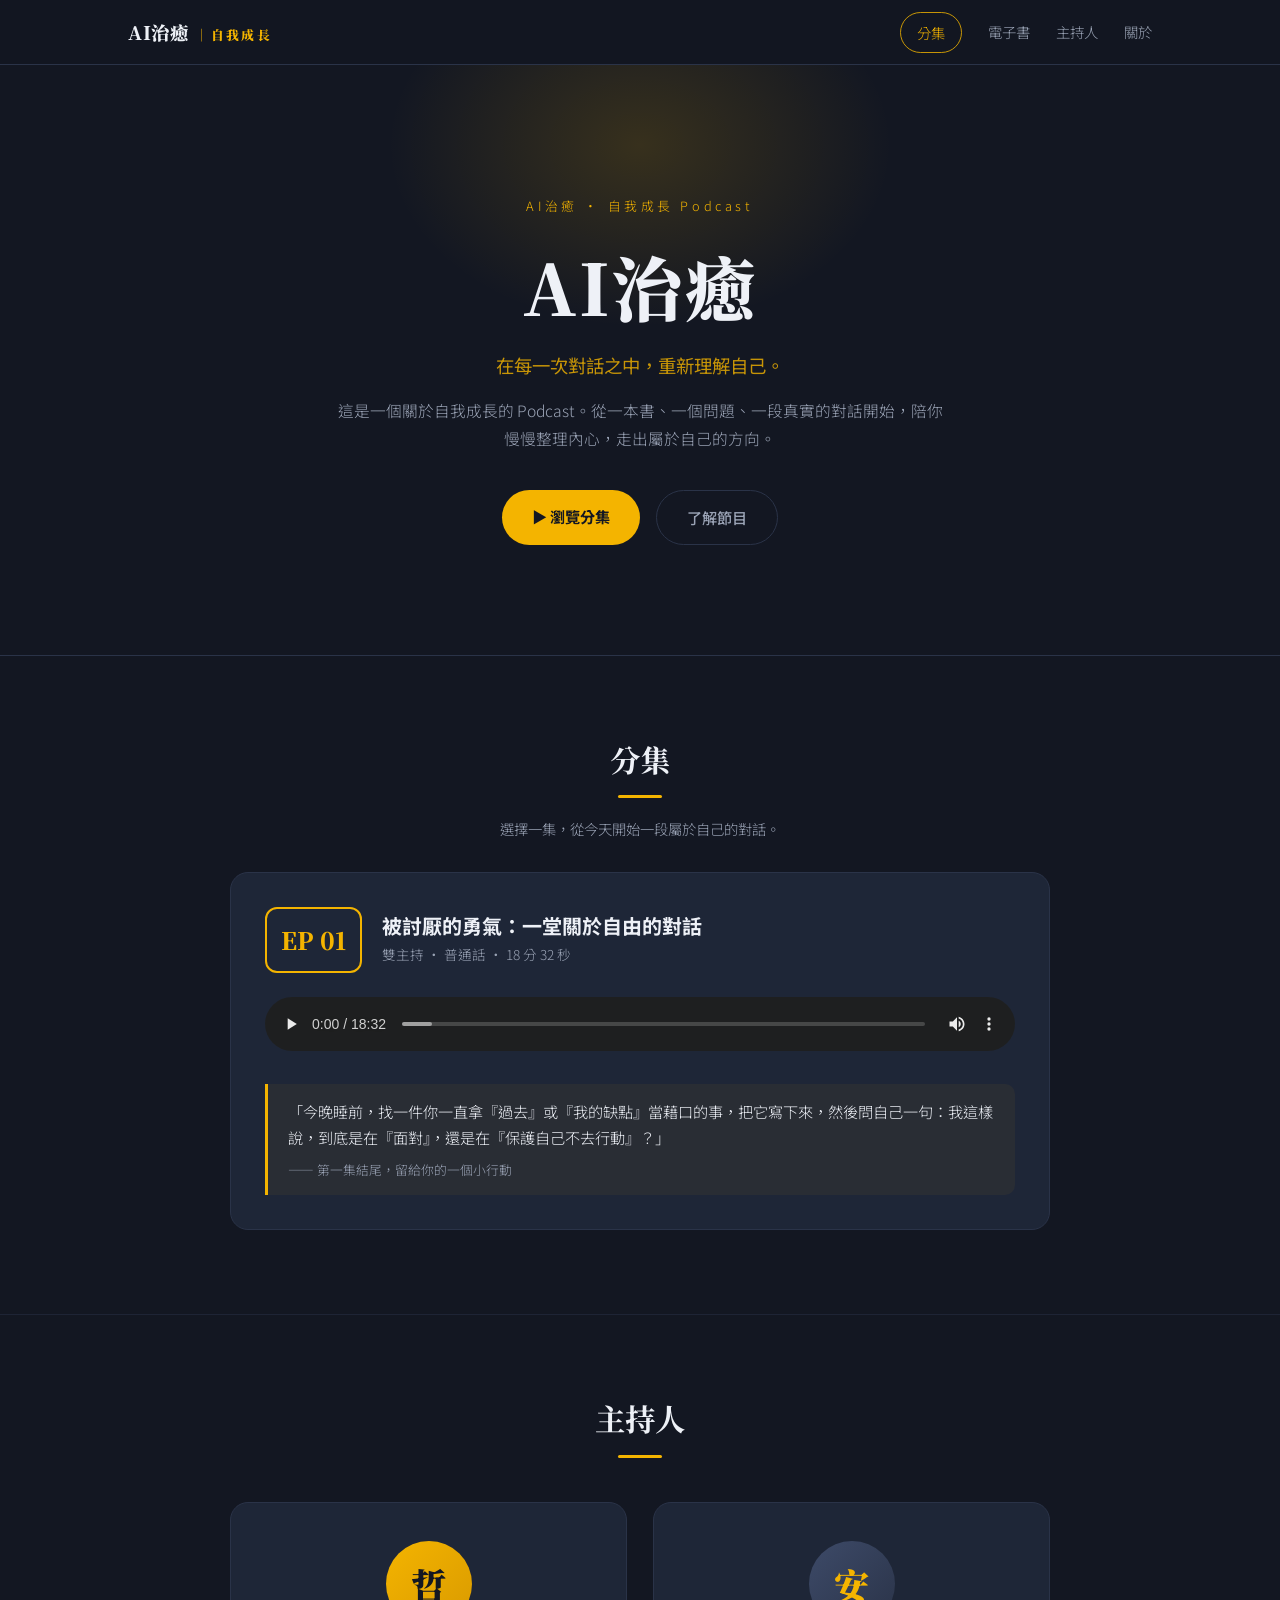
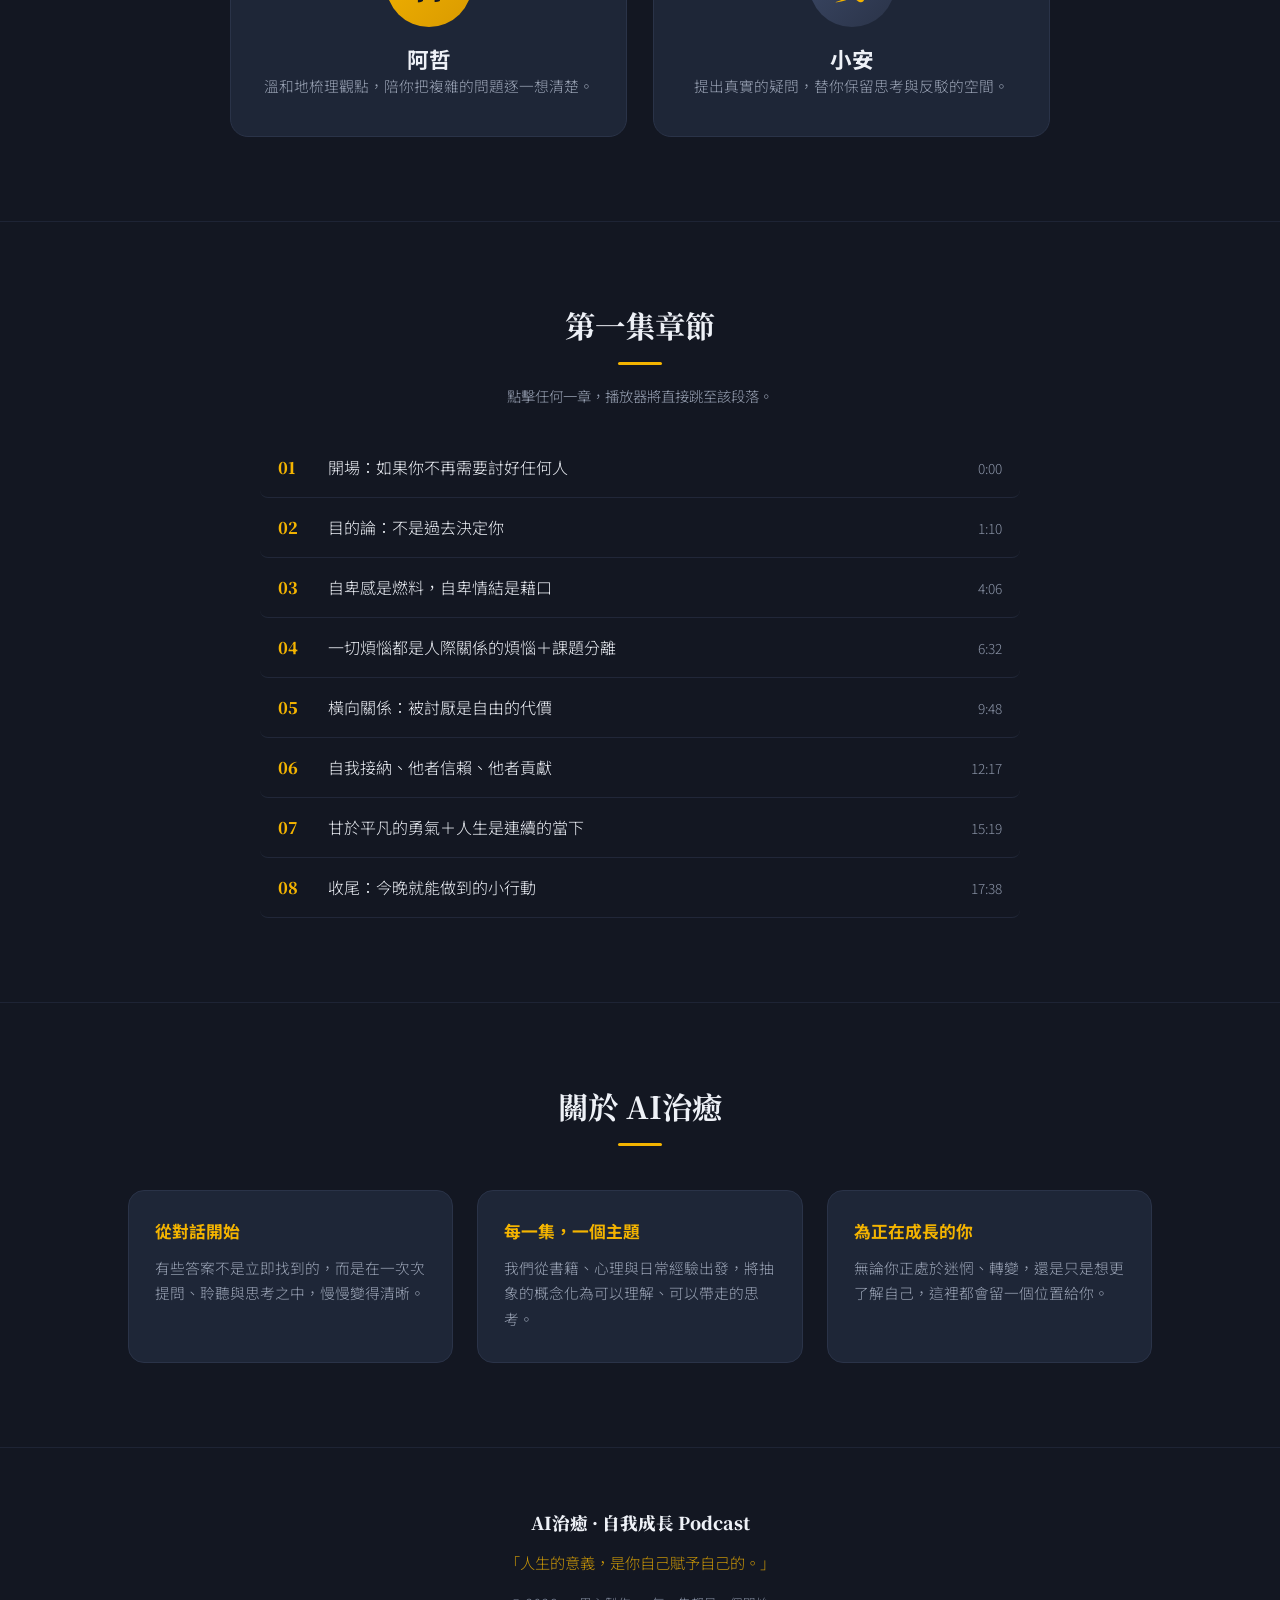
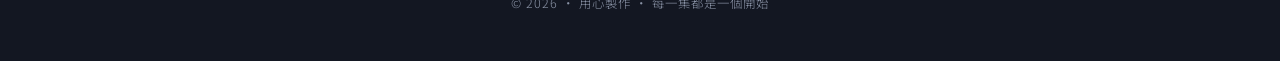
==== commit 1dfd7c51: "Update book (clean reader edition + brand title)" ====
--- a/index.html
+++ b/index.html
@@ -14,7 +14,7 @@
 
 <header class="nav">
   <div class="nav-inner">
-    <div class="brand">AI治癒<span>自我成長</span></div>
+    <div class="brand">AI治癒<span>｜自我成長</span></div>
     <nav>
       <a class="nav-episodes" href="#episodes">分集</a>
       <a href="book.html">電子書</a>
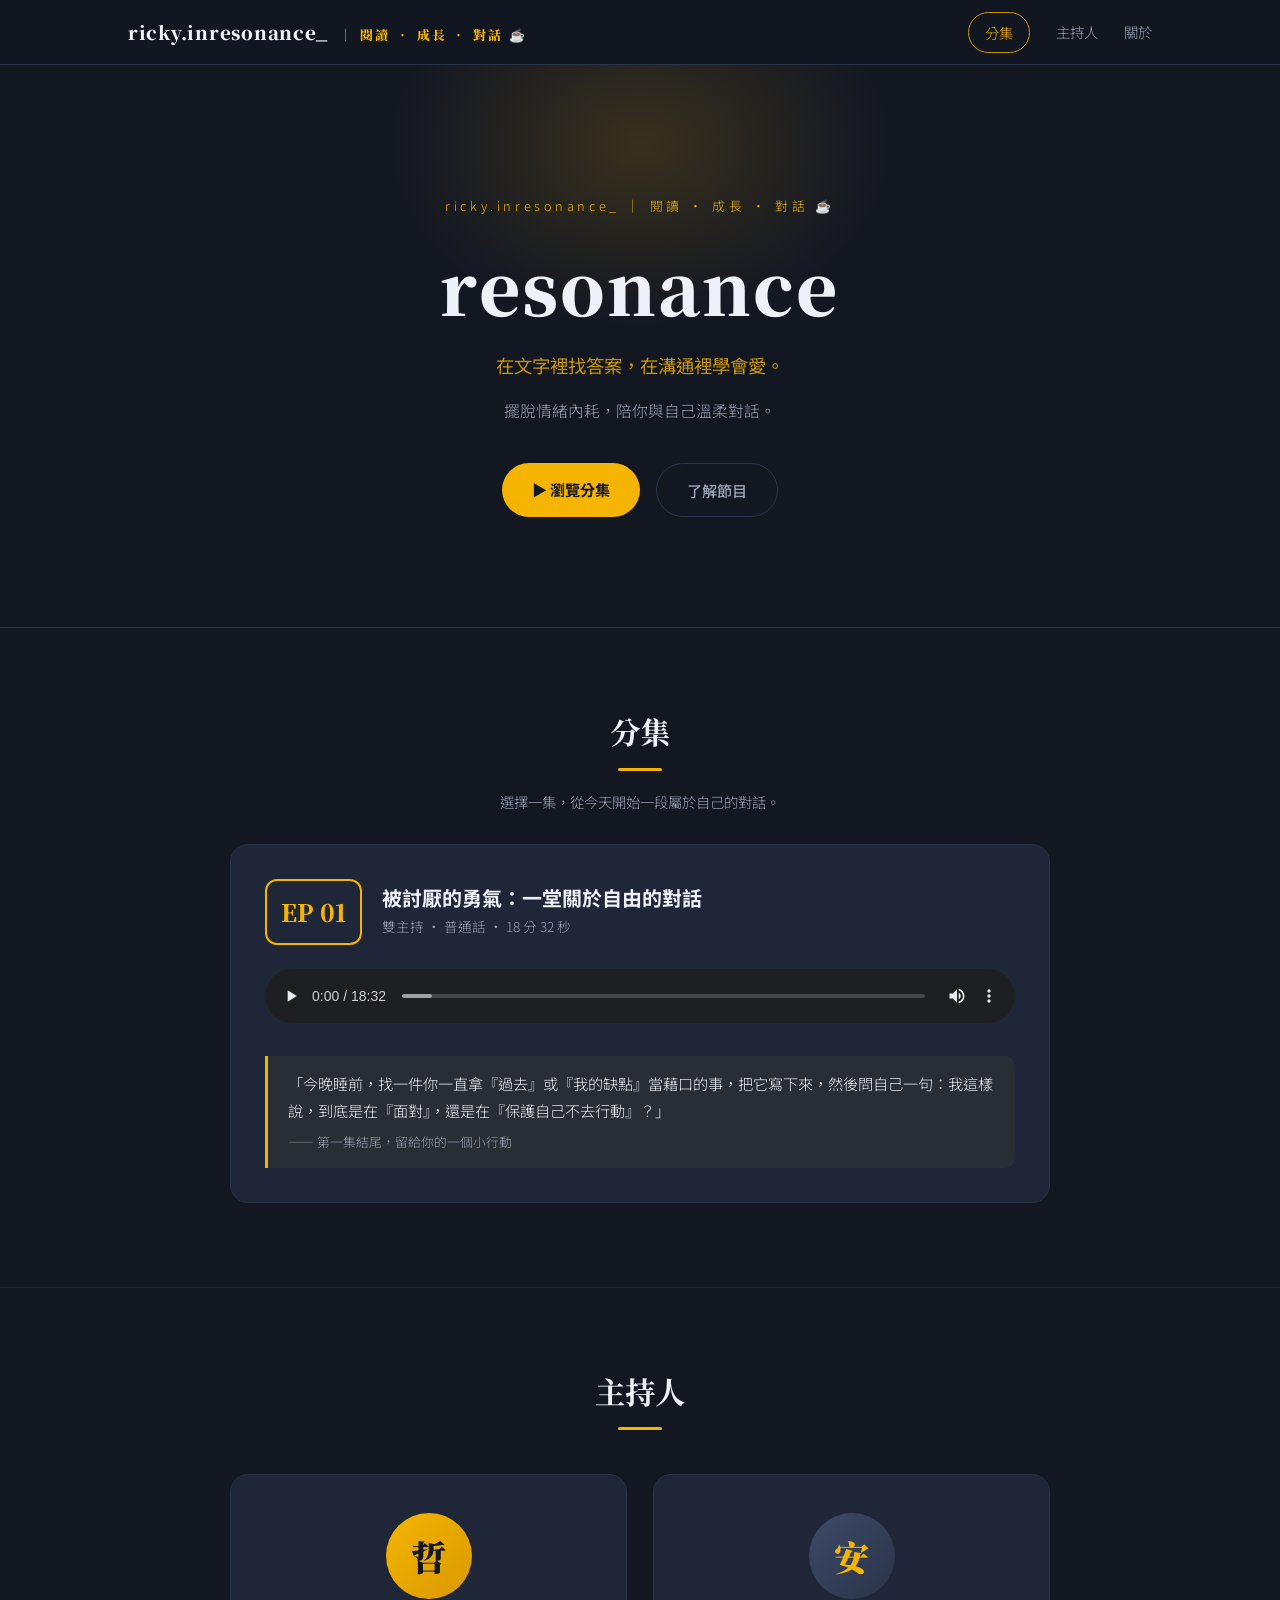
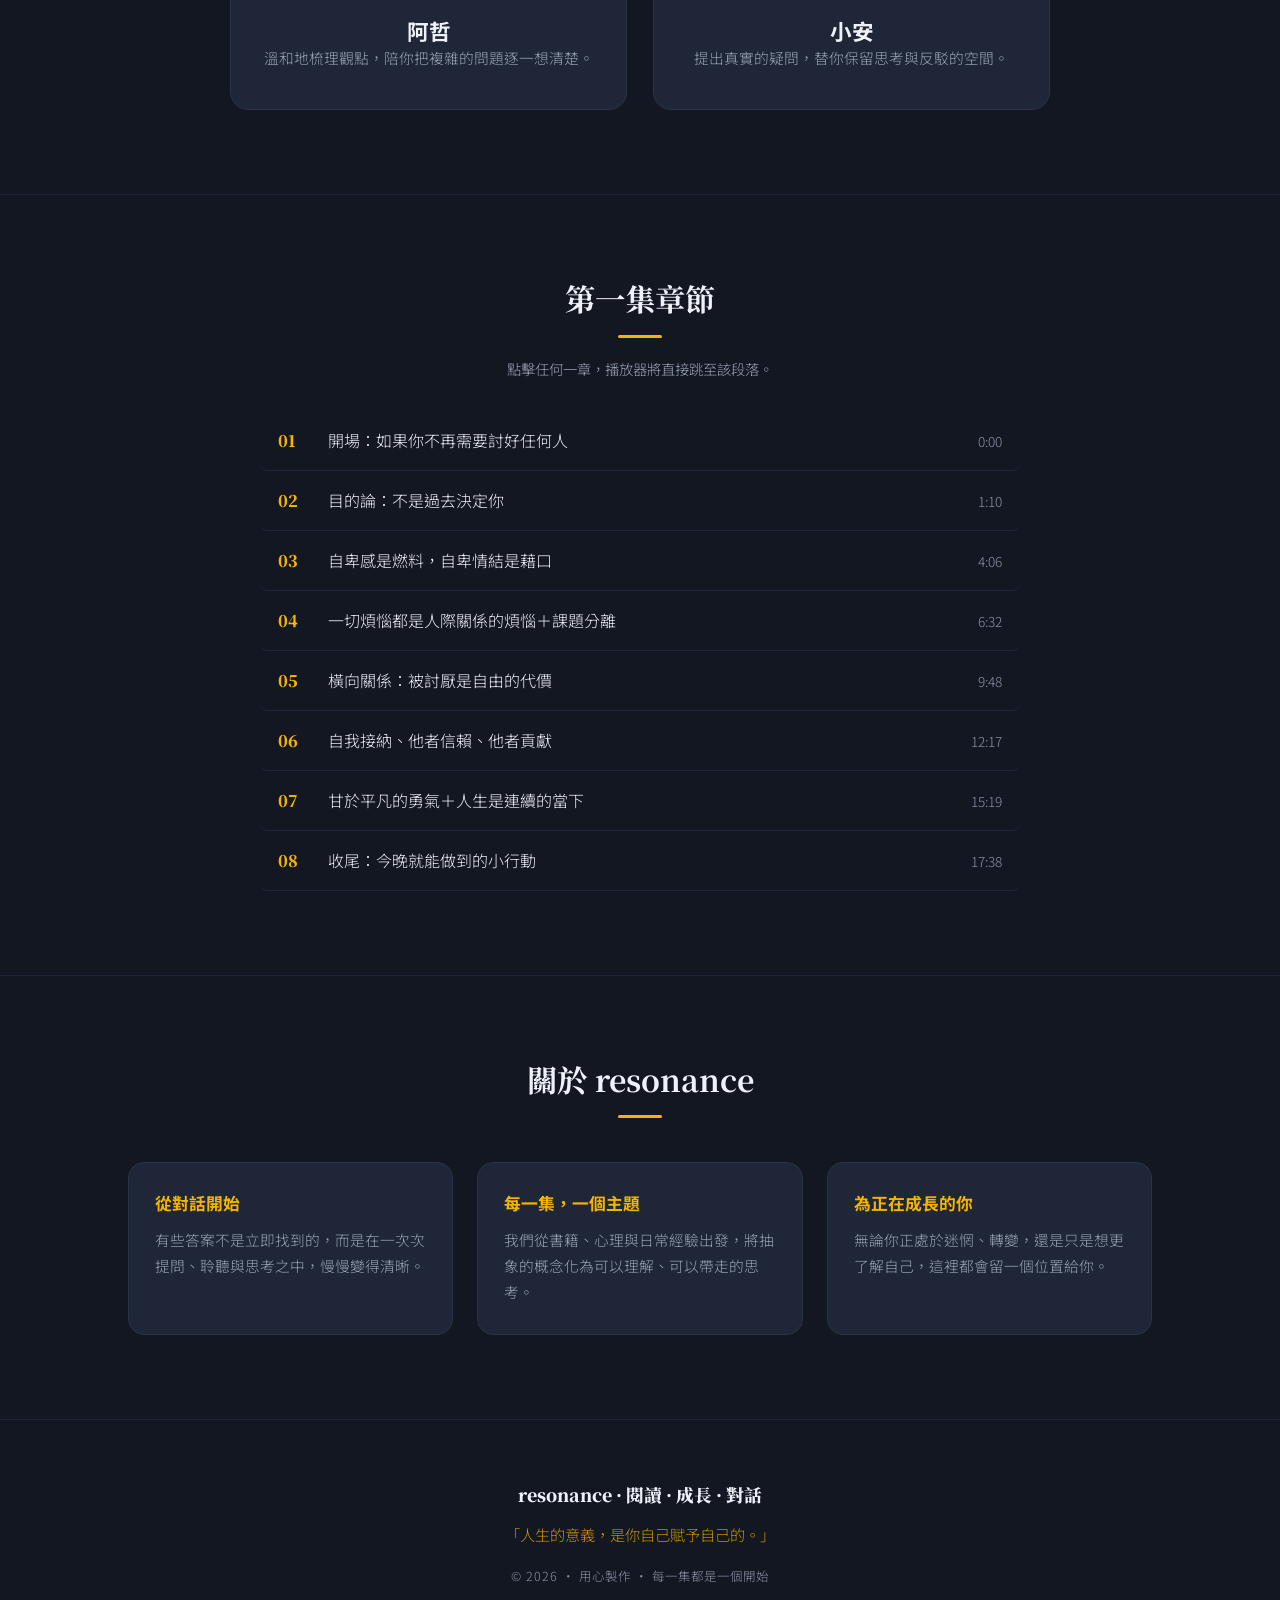
==== commit 0fa6b33c: "更新 resonance 品牌首頁文案" ====
--- a/index.html
+++ b/index.html
@@ -3,8 +3,8 @@
 <head>
 <meta charset="UTF-8">
 <meta name="viewport" content="width=device-width, initial-scale=1.0">
-<title>AI治癒｜自我成長 Podcast</title>
-<meta name="description" content="AI治癒是一個關於自我成長的 Podcast，透過對話與思考，陪你重新認識自己。">
+<title>ricky.inresonance_ ｜ 閱讀 • 成長 • 對話 ☕️</title>
+<meta name="description" content="在文字裡找答案，在溝通裡學會愛。擺脫情緒內耗，陪你與自己溫柔對話。">
 <link rel="preconnect" href="https://fonts.googleapis.com">
 <link rel="preconnect" href="https://fonts.gstatic.com" crossorigin>
 <link href="https://fonts.googleapis.com/css2?family=Noto+Sans+TC:wght@300;400;500;700;900&family=Noto+Serif+TC:wght@600;900&display=swap" rel="stylesheet">
@@ -14,10 +14,9 @@
 
 <header class="nav">
   <div class="nav-inner">
-    <div class="brand">AI治癒<span>｜自我成長</span></div>
+    <div class="brand">ricky.inresonance_ <span>｜ 閱讀 • 成長 • 對話 ☕️</span></div>
     <nav>
       <a class="nav-episodes" href="#episodes">分集</a>
-      <a href="book.html">電子書</a>
       <a href="#hosts">主持人</a>
       <a href="#about">關於</a>
     </nav>
@@ -27,10 +26,10 @@
 <section class="hero">
   <div class="hero-glow"></div>
   <div class="hero-inner">
-    <p class="hero-eyebrow">AI治癒 · 自我成長 Podcast</p>
-    <h1>AI治癒</h1>
-    <p class="hero-tag">在每一次對話之中，重新理解自己。</p>
-    <p class="hero-sub">這是一個關於自我成長的 Podcast。從一本書、一個問題、一段真實的對話開始，陪你慢慢整理內心，走出屬於自己的方向。</p>
+    <p class="hero-eyebrow">ricky.inresonance_ ｜ 閱讀 • 成長 • 對話 ☕️</p>
+    <h1>resonance</h1>
+    <p class="hero-tag">在文字裡找答案，在溝通裡學會愛。</p>
+    <p class="hero-sub">擺脫情緒內耗，陪你與自己溫柔對話。</p>
     <div class="hero-cta">
       <a class="btn btn-gold" href="#episodes">▶ 瀏覽分集</a>
       <a class="btn btn-ghost" href="#about">了解節目</a>
@@ -87,7 +86,7 @@
 
 <section id="about" class="section">
   <div class="wrap">
-    <h2 class="sec-title">關於 AI治癒</h2>
+    <h2 class="sec-title">關於 resonance</h2>
     <div class="about-grid">
       <div class="about-card">
         <h4>從對話開始</h4>
@@ -107,7 +106,7 @@
 
 <footer class="footer">
   <div class="wrap">
-    <p class="foot-brand">AI治癒 · 自我成長 Podcast</p>
+    <p class="foot-brand">resonance · 閱讀 · 成長 · 對話</p>
     <p class="foot-note">「人生的意義，是你自己賦予自己的。」</p>
     <p class="foot-small">© 2026 · 用心製作 · 每一集都是一個開始</p>
   </div>
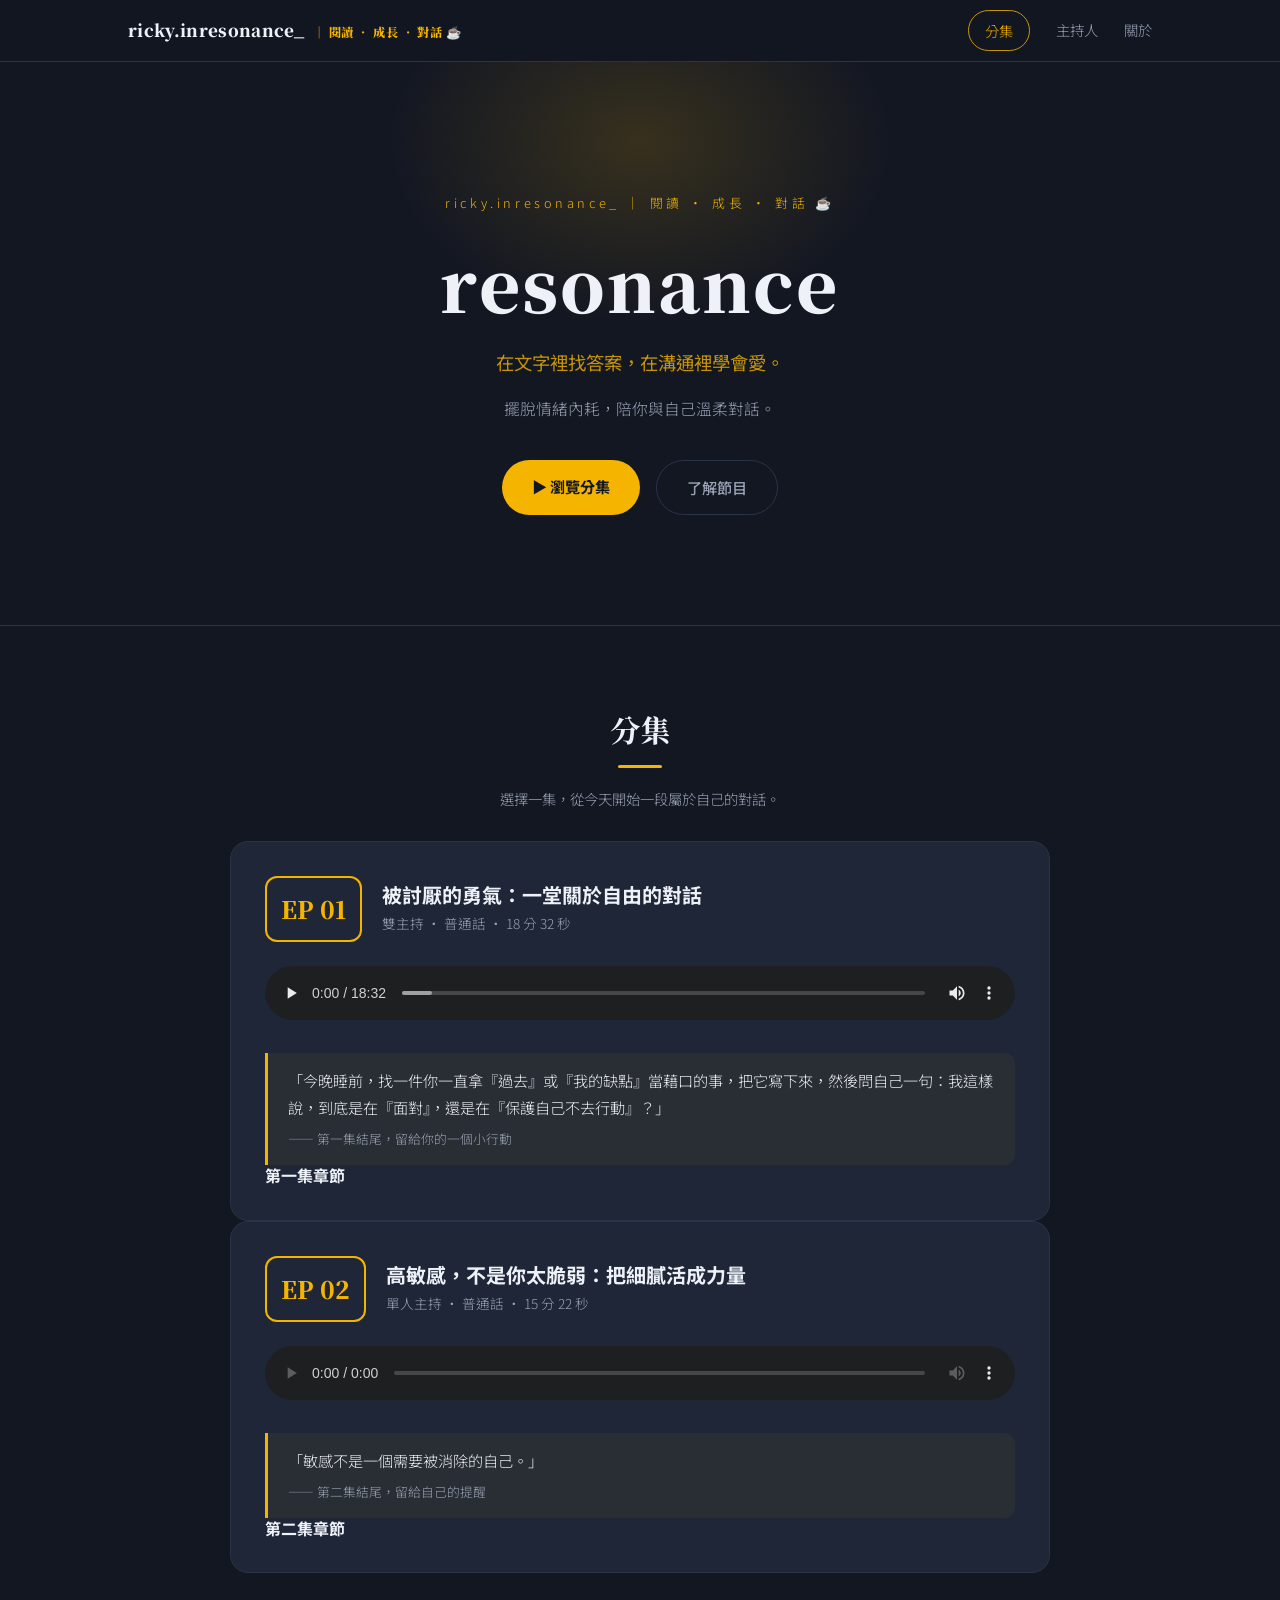
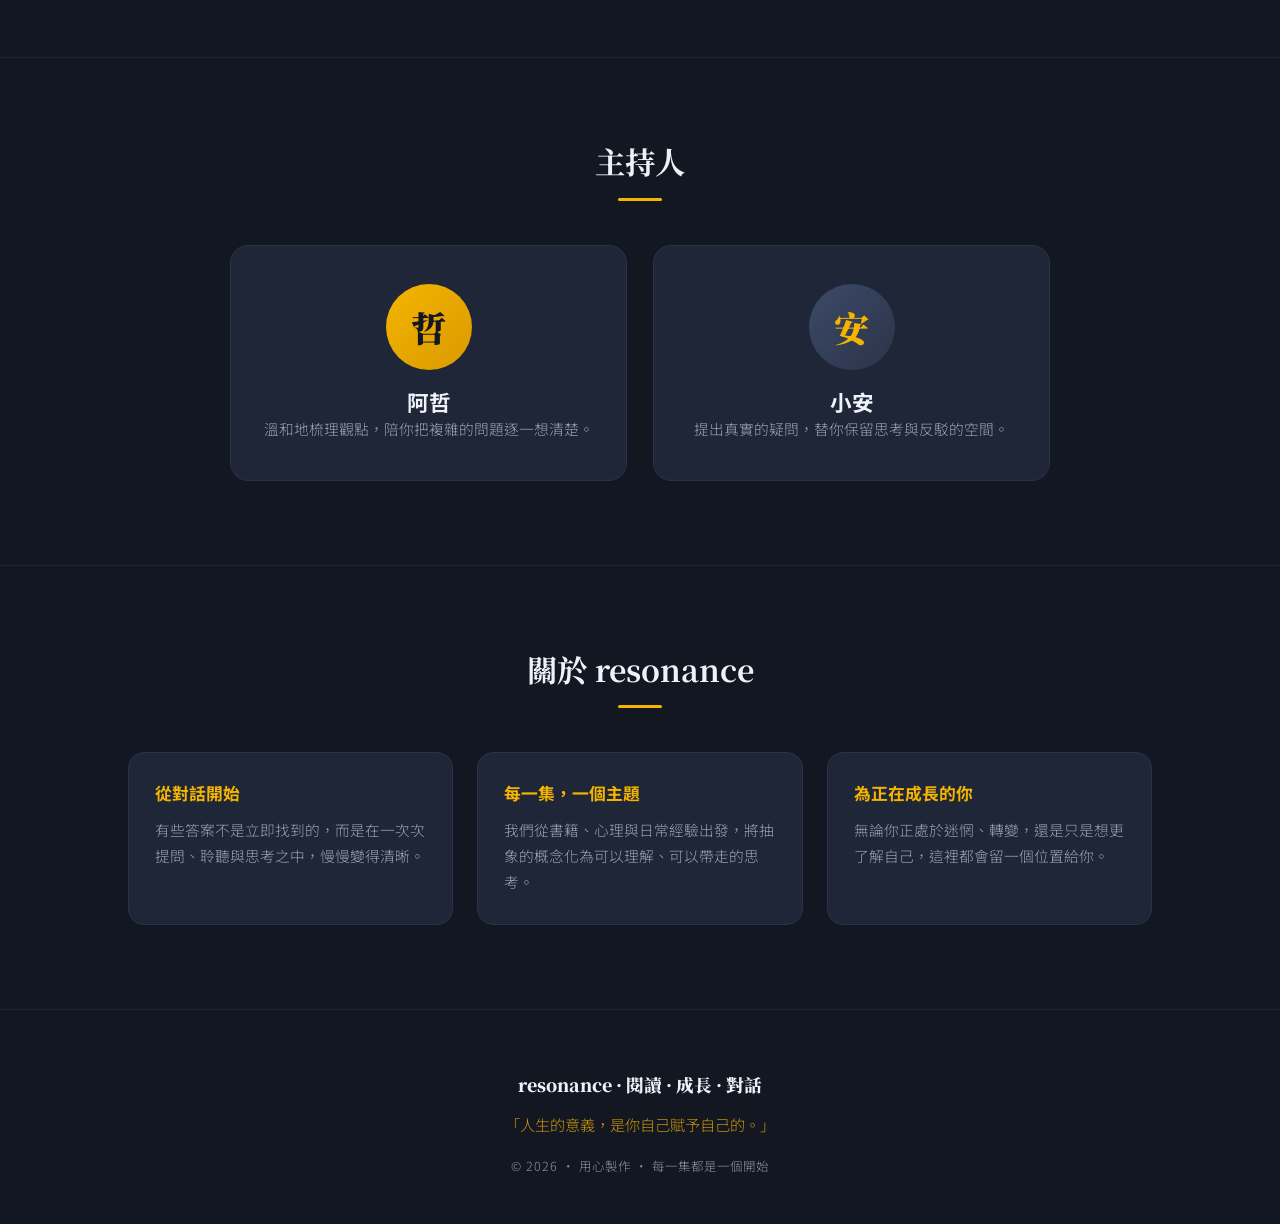
==== commit 2d5bcf26: "加入 EP02 及章節播放器" ====
--- a/index.html
+++ b/index.html
@@ -41,7 +41,8 @@
   <div class="wrap">
     <h2 class="sec-title">分集</h2>
     <p class="sec-sub">選擇一集，從今天開始一段屬於自己的對話。</p>
-    <div class="episode-card">
+
+    <article class="episode-card" data-episode="ep1">
       <div class="ep-head">
         <div class="ep-num">EP 01</div>
         <div>
@@ -49,12 +50,31 @@
           <p class="ep-meta">雙主持 · 普通話 · 18 分 32 秒</p>
         </div>
       </div>
-      <audio id="player" controls preload="metadata" src="assets/ep1.mp3"></audio>
+      <audio controls preload="metadata" src="assets/ep1.mp3"></audio>
       <div class="ep-quote">
         <p>「今晚睡前，找一件你一直拿『過去』或『我的缺點』當藉口的事，把它寫下來，然後問自己一句：我這樣說，到底是在『面對』，還是在『保護自己不去行動』？」</p>
         <span>—— 第一集結尾，留給你的一個小行動</span>
       </div>
-    </div>
+      <h4 class="chapter-heading">第一集章節</h4>
+      <ol class="chapter-list episode-chapters" data-chapters="ep1"></ol>
+    </article>
+
+    <article class="episode-card" data-episode="ep2">
+      <div class="ep-head">
+        <div class="ep-num">EP 02</div>
+        <div>
+          <h3>高敏感，不是你太脆弱：把細膩活成力量</h3>
+          <p class="ep-meta">單人主持 · 普通話 · 15 分 22 秒</p>
+        </div>
+      </div>
+      <audio controls preload="metadata" src="assets/ep2.mp3"></audio>
+      <div class="ep-quote">
+        <p>「敏感不是一個需要被消除的自己。」</p>
+        <span>—— 第二集結尾，留給自己的提醒</span>
+      </div>
+      <h4 class="chapter-heading">第二集章節</h4>
+      <ol class="chapter-list episode-chapters" data-chapters="ep2"></ol>
+    </article>
   </div>
 </section>
 
@@ -73,14 +93,6 @@
         <p class="host-desc">提出真實的疑問，替你保留思考與反駁的空間。</p>
       </div>
     </div>
-  </div>
-</section>
-
-<section id="chapters" class="section">
-  <div class="wrap">
-    <h2 class="sec-title">第一集章節</h2>
-    <p class="sec-sub">點擊任何一章，播放器將直接跳至該段落。</p>
-    <ol class="chapter-list" id="chapterList"></ol>
   </div>
 </section>
 
--- a/style.css
+++ b/style.css
@@ -26,8 +26,8 @@
 /* nav */
 .nav{position:sticky;top:0;z-index:50;background:rgba(19,23,34,.88);backdrop-filter:blur(10px);border-bottom:1px solid var(--line)}
 .nav-inner{max-width:1080px;margin:0 auto;padding:16px 28px;display:flex;justify-content:space-between;align-items:center}
-.brand{font-family:'Noto Serif TC',serif;font-weight:900;font-size:1.15rem;letter-spacing:.04em}
-.brand span{color:var(--gold);font-size:.8rem;margin-left:.5em;letter-spacing:.18em}
+.brand{font-family:'Noto Serif TC',serif;font-weight:900;font-size:1.05rem;letter-spacing:.02em;white-space:nowrap}
+.brand span{color:var(--gold);font-size:.76rem;margin-left:.35em;letter-spacing:.04em}
 .nav nav{display:flex;gap:26px;font-size:.9rem;color:var(--muted)}
 .nav nav a:hover{color:var(--gold)}
 .nav nav .nav-episodes{color:var(--gold);border:1px solid var(--gold-soft);border-radius:999px;padding:7px 16px;margin:-7px 0}
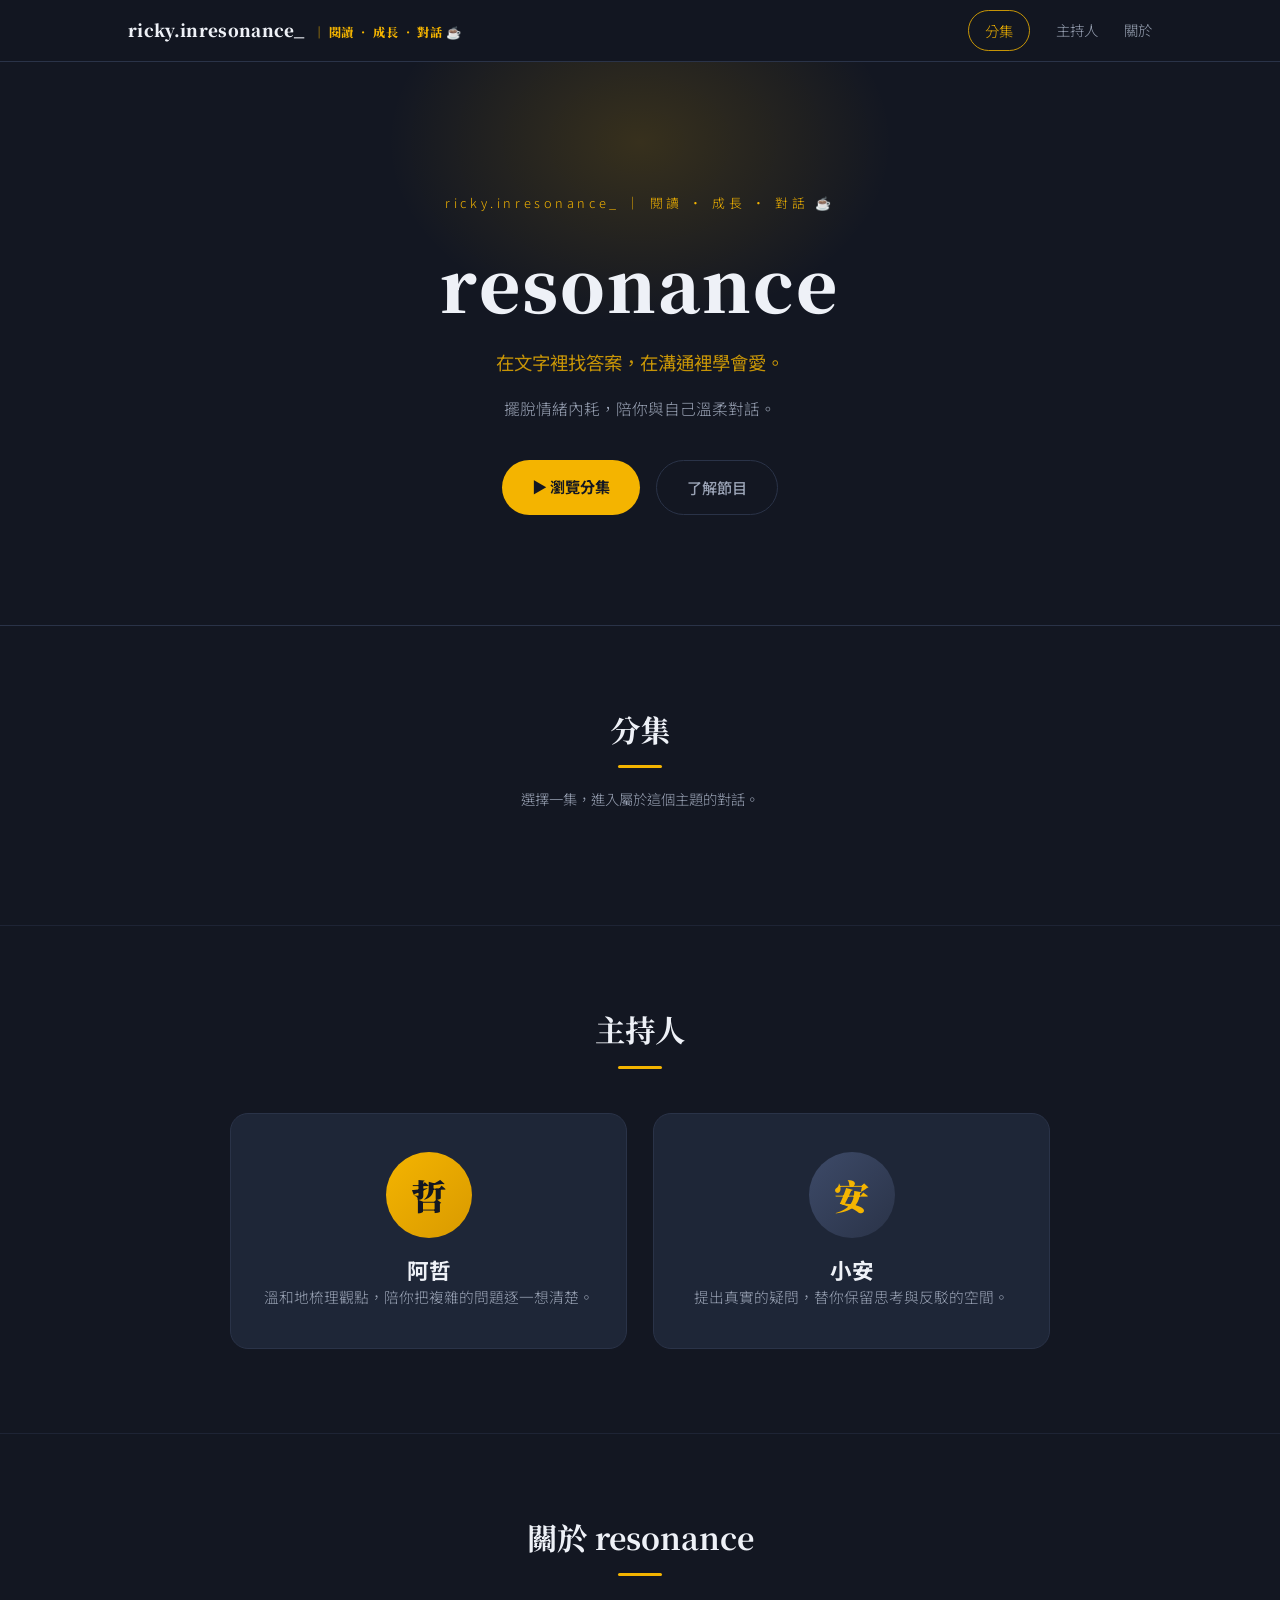
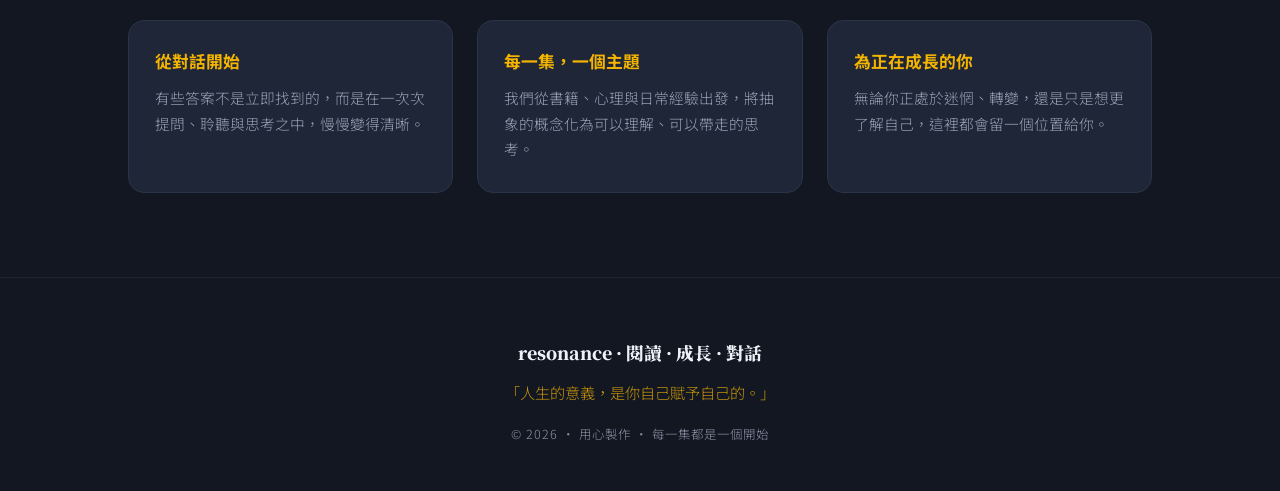
==== commit 08af3bc8: "改為 EP 索引＋獨立章節頁面" ====
--- a/index.html
+++ b/index.html
@@ -40,41 +40,8 @@
 <section id="episodes" class="section">
   <div class="wrap">
     <h2 class="sec-title">分集</h2>
-    <p class="sec-sub">選擇一集，從今天開始一段屬於自己的對話。</p>
-
-    <article class="episode-card" data-episode="ep1">
-      <div class="ep-head">
-        <div class="ep-num">EP 01</div>
-        <div>
-          <h3>被討厭的勇氣：一堂關於自由的對話</h3>
-          <p class="ep-meta">雙主持 · 普通話 · 18 分 32 秒</p>
-        </div>
-      </div>
-      <audio controls preload="metadata" src="assets/ep1.mp3"></audio>
-      <div class="ep-quote">
-        <p>「今晚睡前，找一件你一直拿『過去』或『我的缺點』當藉口的事，把它寫下來，然後問自己一句：我這樣說，到底是在『面對』，還是在『保護自己不去行動』？」</p>
-        <span>—— 第一集結尾，留給你的一個小行動</span>
-      </div>
-      <h4 class="chapter-heading">第一集章節</h4>
-      <ol class="chapter-list episode-chapters" data-chapters="ep1"></ol>
-    </article>
-
-    <article class="episode-card" data-episode="ep2">
-      <div class="ep-head">
-        <div class="ep-num">EP 02</div>
-        <div>
-          <h3>高敏感，不是你太脆弱：把細膩活成力量</h3>
-          <p class="ep-meta">單人主持 · 普通話 · 15 分 22 秒</p>
-        </div>
-      </div>
-      <audio controls preload="metadata" src="assets/ep2.mp3"></audio>
-      <div class="ep-quote">
-        <p>「敏感不是一個需要被消除的自己。」</p>
-        <span>—— 第二集結尾，留給自己的提醒</span>
-      </div>
-      <h4 class="chapter-heading">第二集章節</h4>
-      <ol class="chapter-list episode-chapters" data-chapters="ep2"></ol>
-    </article>
+    <p class="sec-sub">選擇一集，進入屬於這個主題的對話。</p>
+    <div class="episode-grid" id="episodeIndex"></div>
   </div>
 </section>
 
@@ -124,6 +91,7 @@
   </div>
 </footer>
 
+<script src="episodes.js"></script>
 <script src="app.js"></script>
 </body>
 </html>
--- a/style.css
+++ b/style.css
@@ -55,14 +55,17 @@
 
 /* episode */
 .episode-card{background:var(--card);border:1px solid var(--line);border-radius:18px;padding:34px;max-width:820px;margin:0 auto}
+.episode-card + .episode-card{margin-top:28px}
 .ep-head{display:flex;align-items:center;gap:20px;margin-bottom:24px}
 .ep-num{font-family:'Noto Serif TC',serif;font-weight:900;font-size:1.5rem;color:var(--gold);border:2px solid var(--gold);border-radius:12px;padding:10px 14px;white-space:nowrap}
-.ep-head h3{font-size:1.25rem}
+.ep-head h3{font-size:1.25rem;line-height:1.35}
 .ep-meta{color:var(--muted);font-size:.85rem;margin-top:4px}
 audio{width:100%;filter:invert(0.92) hue-rotate(180deg) saturate(0.7);border-radius:8px}
 .ep-quote{margin-top:26px;border-left:3px solid var(--gold);padding:14px 20px;background:rgba(244,180,0,.05);border-radius:0 10px 10px 0}
 .ep-quote p{font-size:.95rem;color:var(--text)}
 .ep-quote span{display:block;margin-top:8px;color:var(--muted);font-size:.8rem}
+.chapter-heading{color:var(--gold);font-size:.95rem;margin:28px 0 10px}
+.episode-chapters{max-width:none;margin:0}
 
 /* hosts */
 .hosts{display:grid;grid-template-columns:1fr 1fr;gap:26px;max-width:820px;margin:0 auto}
@@ -77,11 +80,11 @@
 
 /* chapters */
 .chapter-list{list-style:none;max-width:760px;margin:0 auto;counter-reset:ch}
-.chapter-list li{counter-increment:ch;display:flex;align-items:baseline;gap:16px;padding:15px 18px;border-bottom:1px solid rgba(42,51,72,.6);cursor:pointer;transition:background .2s;border-radius:8px}
+.chapter-list li{counter-increment:ch;display:flex;align-items:flex-start;gap:16px;padding:17px 18px;border-bottom:1px solid rgba(42,51,72,.6);cursor:pointer;transition:background .2s;border-radius:8px}
 .chapter-list li:hover{background:rgba(244,180,0,.05)}
-.chapter-list li::before{content:counter(ch,decimal-leading-zero);color:var(--gold);font-family:'Noto Serif TC',serif;font-weight:900;font-size:1rem;min-width:34px}
-.ch-name{flex:1}
-.ch-time{color:var(--muted2);font-size:.85rem;font-variant-numeric:tabular-nums}
+.chapter-list li::before{content:counter(ch,decimal-leading-zero);color:var(--gold-soft);font-family:'Noto Serif TC',serif;font-weight:900;font-size:1rem;min-width:34px}
+.ch-name{flex:1;color:var(--text);line-height:1.45}
+.ch-time{align-self:flex-start;color:var(--muted);font-size:.85rem;font-variant-numeric:tabular-nums;white-space:nowrap;padding-top:2px}
 
 /* about */
 .about-grid{display:grid;grid-template-columns:repeat(3,1fr);gap:24px}
@@ -100,4 +103,7 @@
   .nav nav{display:none}
   .hero{padding:90px 22px 70px}
   .ep-head{flex-direction:column;align-items:flex-start}
+  .chapter-list li{gap:10px;padding:14px 10px}
+  .chapter-list li::before{min-width:28px}
+  .ch-time{font-size:.8rem}
 }
